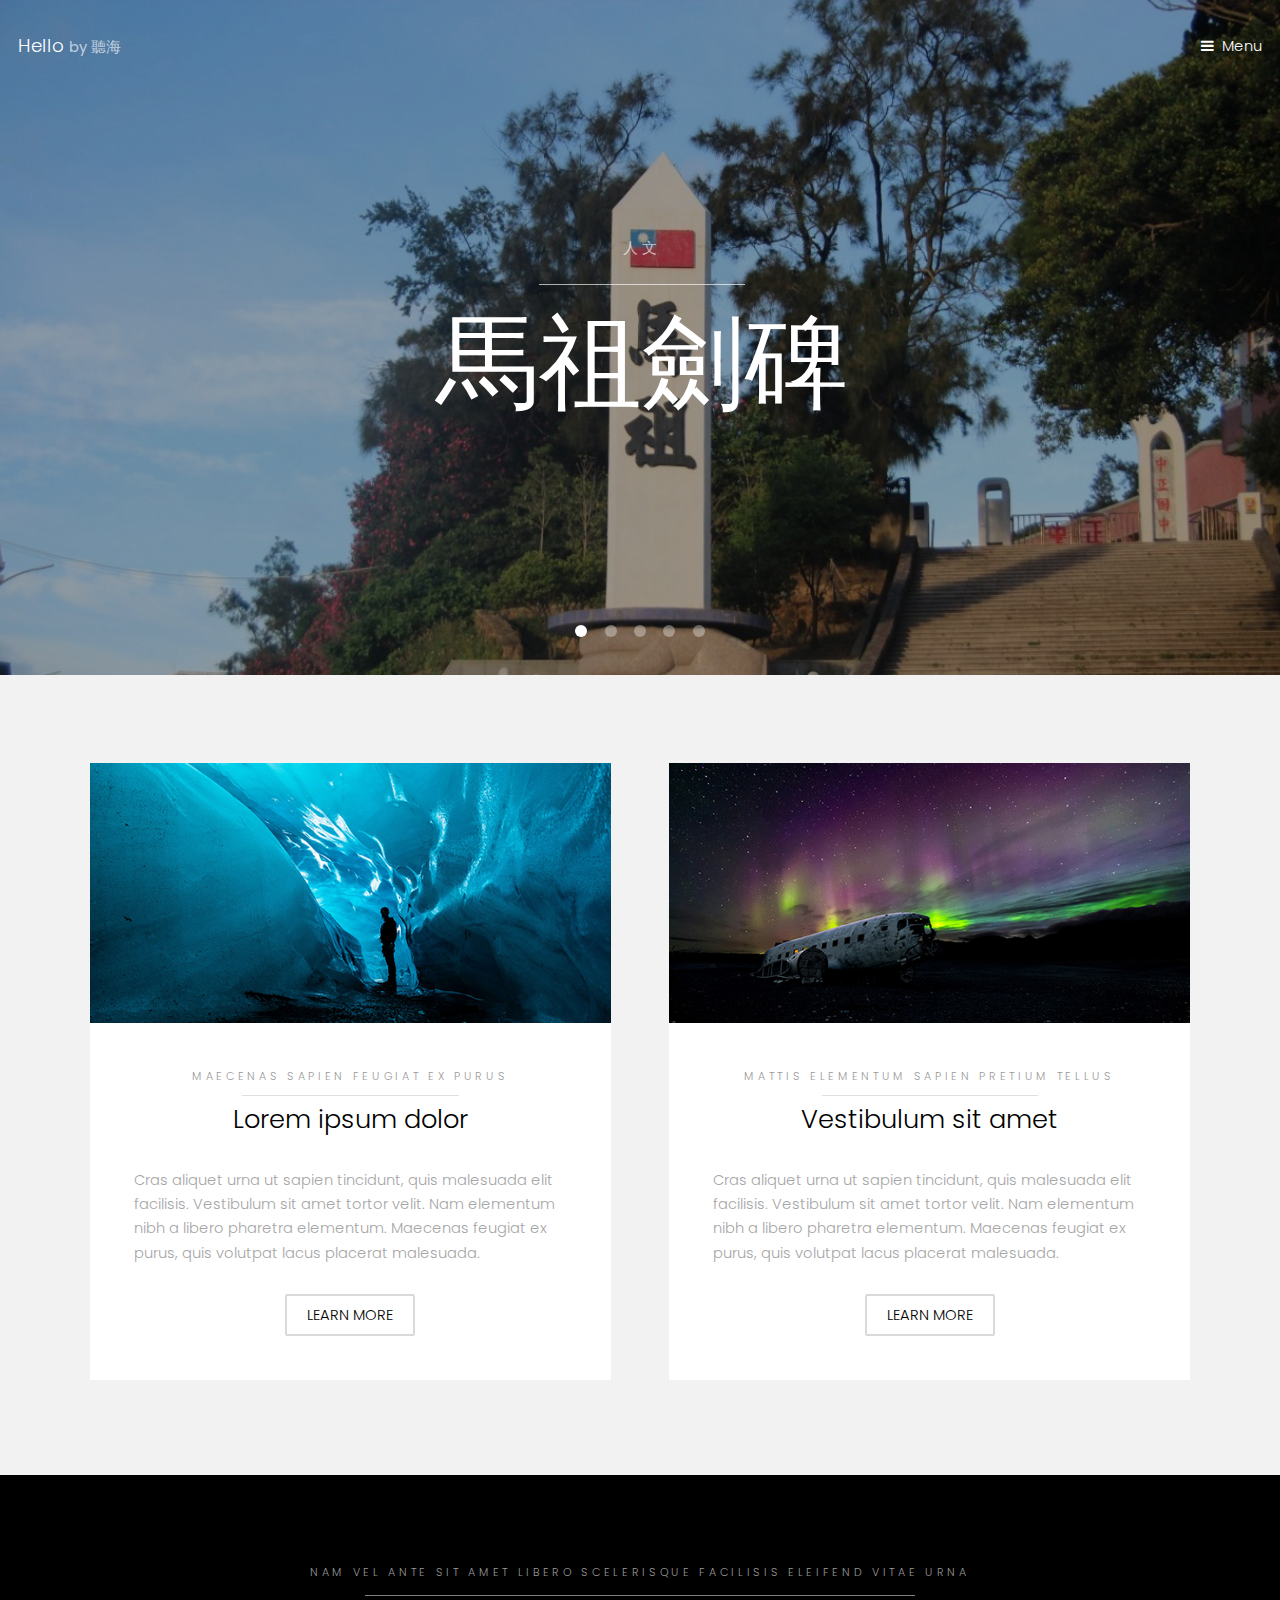
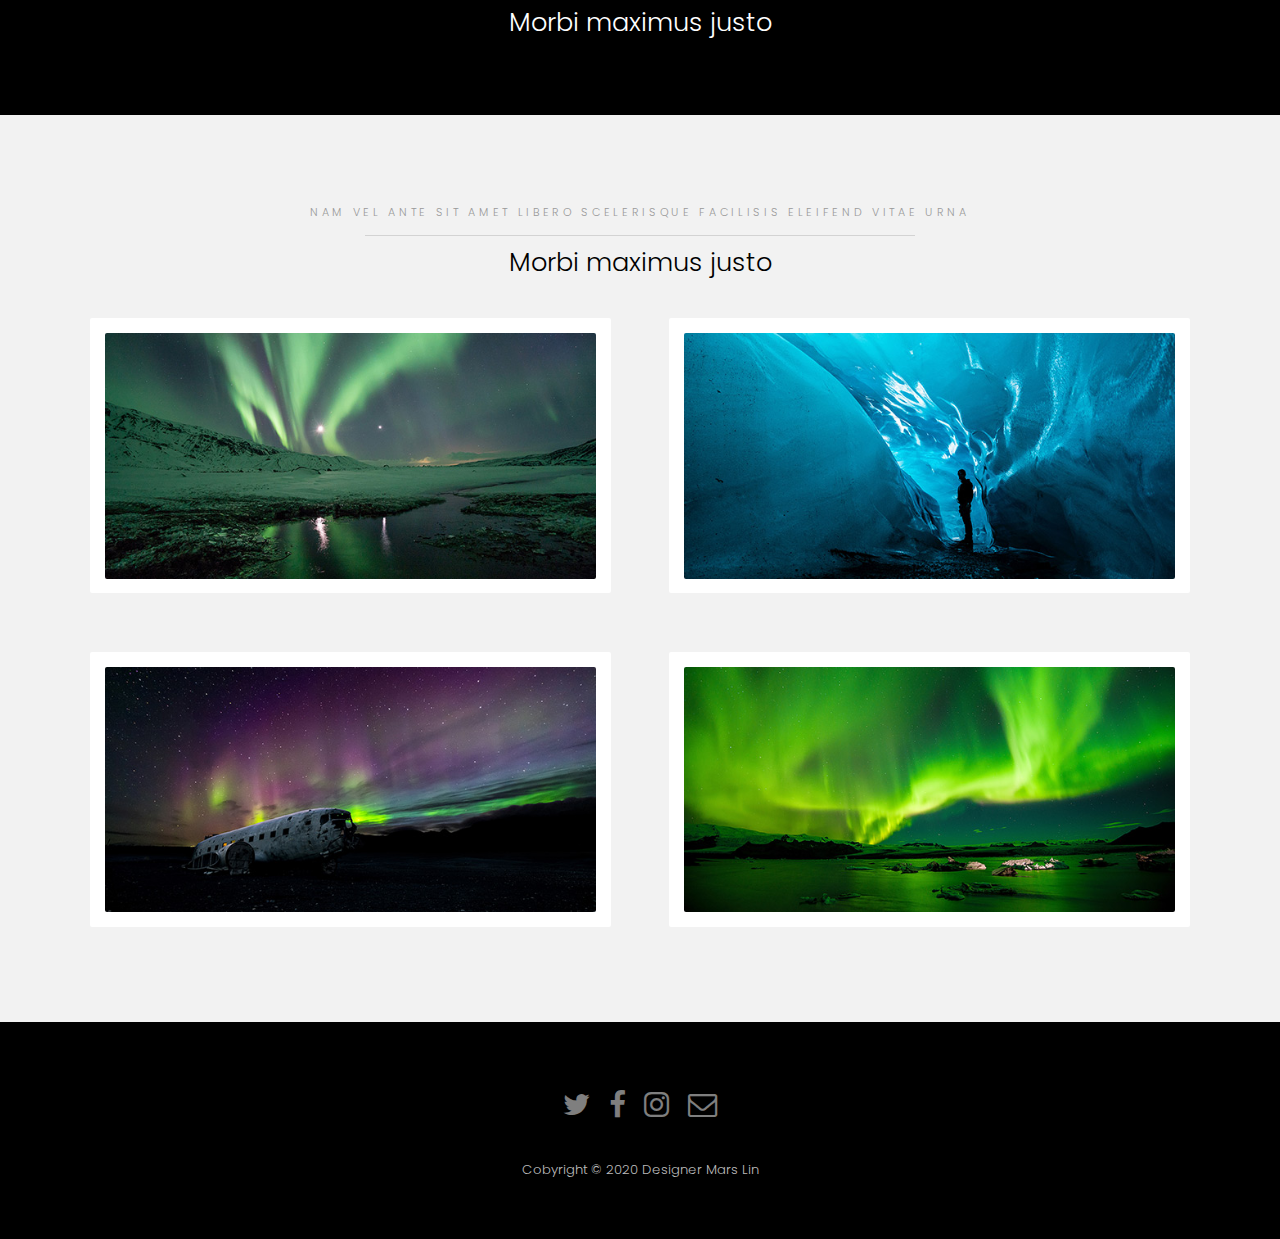
==== index.html @ 132602f3 "mars" ====
<!DOCTYPE html>
<html>
  <head>
    <title>馬祖聽海民宿</title>
    <meta charset="utf-8" />
    <meta name="viewport" content="width=device-width, initial-scale=1" />
    <link rel="stylesheet" href="assets/css/main.css" />
  </head>
  <body>
    <!-- Header -->
    <header id="header" class="alt">
      <div class="logo">
        <a href="index.html">Hello <span>by 聽海</span></a>
      </div>
      <a href="#menu">Menu</a>
    </header>

    <!-- Nav -->
    <nav id="menu">
      <ul class="links">
        <li><a href="index.html">Home</a></li>
        <li><a href="generic.html">關於馬祖</a></li>
        <li><a href="generic.html">民宿簡介</a></li>
        <li><a href="generic.html">房型介紹</a></li>
        <li><a href="elements.html">旅遊指南</a></li>
        <li><a href="generic.html">相關連結</a></li>
      </ul>
    </nav>

    <!-- Banner -->
    <section class="banner full">
      <article>
        <img src="images/slide01.jpg" alt="" />
        <div class="inner">
          <header>
            <p>人文</p>
            <h2>馬祖劍碑</h2>
          </header>
        </div>
      </article>
      <article>
        <img src="images/slide02.jpg" alt="" />
        <div class="inner">
          <header>
            <p>生態</p>
            <h2>藍眼淚</h2>
          </header>
        </div>
      </article>
      <article>
        <img src="images/slide03.jpg" alt="" />
        <div class="inner">
          <header>
            <p>閩東式建築</p>
            <h2>聽海民宿</h2>
          </header>
        </div>
      </article>
      <article>
        <img src="images/slide04.jpg" alt="" />
        <div class="inner">
          <header>
            <p>Adipiscing lorem ipsum feugiat sed phasellus consequat</p>
            <h2>Etiam feugiat</h2>
          </header>
        </div>
      </article>
      <article>
        <img src="images/slide05.jpg" alt="" />
        <div class="inner">
          <header>
            <p>Ipsum dolor sed magna veroeros lorem ipsum</p>
            <h2>Lorem adipiscing</h2>
          </header>
        </div>
      </article>
    </section>

    <!-- One -->
    <section id="one" class="wrapper style2">
      <div class="inner">
        <div class="grid-style">
          <div>
            <div class="box">
              <div class="image fit">
                <img src="images/pic02.jpg" alt="" />
              </div>
              <div class="content">
                <header class="align-center">
                  <p>maecenas sapien feugiat ex purus</p>
                  <h2>Lorem ipsum dolor</h2>
                </header>
                <p>
                  Cras aliquet urna ut sapien tincidunt, quis malesuada elit
                  facilisis. Vestibulum sit amet tortor velit. Nam elementum
                  nibh a libero pharetra elementum. Maecenas feugiat ex purus,
                  quis volutpat lacus placerat malesuada.
                </p>
                <footer class="align-center">
                  <a href="#" class="button alt">Learn More</a>
                </footer>
              </div>
            </div>
          </div>

          <div>
            <div class="box">
              <div class="image fit">
                <img src="images/pic03.jpg" alt="" />
              </div>
              <div class="content">
                <header class="align-center">
                  <p>mattis elementum sapien pretium tellus</p>
                  <h2>Vestibulum sit amet</h2>
                </header>
                <p>
                  Cras aliquet urna ut sapien tincidunt, quis malesuada elit
                  facilisis. Vestibulum sit amet tortor velit. Nam elementum
                  nibh a libero pharetra elementum. Maecenas feugiat ex purus,
                  quis volutpat lacus placerat malesuada.
                </p>
                <footer class="align-center">
                  <a href="#" class="button alt">Learn More</a>
                </footer>
              </div>
            </div>
          </div>
        </div>
      </div>
    </section>

    <!-- Two -->
    <section id="two" class="wrapper style3">
      <div class="inner">
        <header class="align-center">
          <p>
            Nam vel ante sit amet libero scelerisque facilisis eleifend vitae
            urna
          </p>
          <h2>Morbi maximus justo</h2>
        </header>
      </div>
    </section>

    <!-- Three -->
    <section id="three" class="wrapper style2">
      <div class="inner">
        <header class="align-center">
          <p class="special">
            Nam vel ante sit amet libero scelerisque facilisis eleifend vitae
            urna
          </p>
          <h2>Morbi maximus justo</h2>
        </header>
        <div class="gallery">
          <div>
            <div class="image fit">
              <a href="#"><img src="images/pic01.jpg" alt=""/></a>
            </div>
          </div>
          <div>
            <div class="image fit">
              <a href="#"><img src="images/pic02.jpg" alt=""/></a>
            </div>
          </div>
          <div>
            <div class="image fit">
              <a href="#"><img src="images/pic03.jpg" alt=""/></a>
            </div>
          </div>
          <div>
            <div class="image fit">
              <a href="#"><img src="images/pic04.jpg" alt=""/></a>
            </div>
          </div>
        </div>
      </div>
    </section>

    <!-- Footer -->
    <footer id="footer">
      <div class="container">
        <ul class="icons">
          <li>
            <a href="#" class="icon fa-twitter"
              ><span class="label">Twitter</span></a
            >
          </li>
          <li>
            <a href="#" class="icon fa-facebook"
              ><span class="label">Facebook</span></a
            >
          </li>
          <li>
            <a href="#" class="icon fa-instagram"
              ><span class="label">Instagram</span></a
            >
          </li>
          <li>
            <a href="#" class="icon fa-envelope-o"
              ><span class="label">Email</span></a
            >
          </li>
        </ul>
      </div>
      <div class="copyright">
        Cobyright &copy; 2020 Designer Mars Lin
      </div>
    </footer>

    <!-- Scripts -->
    <script src="assets/js/jquery.min.js"></script>
    <script src="assets/js/jquery.scrollex.min.js"></script>
    <script src="assets/js/skel.min.js"></script>
    <script src="assets/js/util.js"></script>
    <script src="assets/js/main.js"></script>
  </body>
</html>
---- assets/css/main.css ----
@charset "UTF-8";
@import url(font-awesome.min.css);
@import url("https://fonts.googleapis.com/css?family=Poppins:300,400,500,600,700");

/*
	Hielo by TEMPLATED
	templated.co @templatedco
	Released for free under the Creative Commons Attribution 3.0 license (templated.co/license)
*/

/* Reset */

html,
body,
div,
span,
applet,
object,
iframe,
h1,
h2,
h3,
h4,
h5,
h6,
p,
blockquote,
pre,
a,
abbr,
acronym,
address,
big,
cite,
code,
del,
dfn,
em,
img,
ins,
kbd,
q,
s,
samp,
small,
strike,
strong,
sub,
sup,
tt,
var,
b,
u,
i,
center,
dl,
dt,
dd,
ol,
ul,
li,
fieldset,
form,
label,
legend,
table,
caption,
tbody,
tfoot,
thead,
tr,
th,
td,
article,
aside,
canvas,
details,
embed,
figure,
figcaption,
footer,
header,
hgroup,
menu,
nav,
output,
ruby,
section,
summary,
time,
mark,
audio,
video {
  margin: 0;
  padding: 0;
  border: 0;
  font-size: 100%;
  font: inherit;
  vertical-align: baseline;
}

article,
aside,
details,
figcaption,
figure,
footer,
header,
hgroup,
menu,
nav,
section {
  display: block;
}

body {
  line-height: 1;
}

ol,
ul {
  list-style: none;
}

blockquote,
q {
  quotes: none;
}

blockquote:before,
blockquote:after,
q:before,
q:after {
  content: "";
  content: none;
}

table {
  border-collapse: collapse;
  border-spacing: 0;
}

body {
  -webkit-text-size-adjust: none;
}

/* Box Model */

*,
*:before,
*:after {
  -moz-box-sizing: border-box;
  -webkit-box-sizing: border-box;
  box-sizing: border-box;
}

/* Containers */

.container {
  margin-left: auto;
  margin-right: auto;
}

.container.\31 25\25 {
  width: 100%;
  max-width: 100rem;
  min-width: 80rem;
}

.container.\37 5\25 {
  width: 60rem;
}

.container.\35 0\25 {
  width: 40rem;
}

.container.\32 5\25 {
  width: 20rem;
}

.container {
  width: 80rem;
}

@media screen and (max-width: 1680px) {
  .container.\31 25\25 {
    width: 100%;
    max-width: 100rem;
    min-width: 80rem;
  }

  .container.\37 5\25 {
    width: 60rem;
  }

  .container.\35 0\25 {
    width: 40rem;
  }

  .container.\32 5\25 {
    width: 20rem;
  }

  .container {
    width: 80rem;
  }
}

@media screen and (max-width: 1280px) {
  .container.\31 25\25 {
    width: 100%;
    max-width: 81.25rem;
    min-width: 65rem;
  }

  .container.\37 5\25 {
    width: 48.75rem;
  }

  .container.\35 0\25 {
    width: 32.5rem;
  }

  .container.\32 5\25 {
    width: 16.25rem;
  }

  .container {
    width: 65rem;
  }
}

@media screen and (max-width: 980px) {
  .container.\31 25\25 {
    width: 100%;
    max-width: 112.5%;
    min-width: 90%;
  }

  .container.\37 5\25 {
    width: 67.5%;
  }

  .container.\35 0\25 {
    width: 45%;
  }

  .container.\32 5\25 {
    width: 22.5%;
  }

  .container {
    width: 90%;
  }
}

@media screen and (max-width: 736px) {
  .container.\31 25\25 {
    width: 100%;
    max-width: 112.5%;
    min-width: 90%;
  }

  .container.\37 5\25 {
    width: 67.5%;
  }

  .container.\35 0\25 {
    width: 45%;
  }

  .container.\32 5\25 {
    width: 22.5%;
  }

  .container {
    width: 90% !important;
  }
}

@media screen and (max-width: 480px) {
  .container.\31 25\25 {
    width: 100%;
    max-width: 112.5%;
    min-width: 90%;
  }

  .container.\37 5\25 {
    width: 67.5%;
  }

  .container.\35 0\25 {
    width: 45%;
  }

  .container.\32 5\25 {
    width: 22.5%;
  }

  .container {
    width: 90% !important;
  }
}

/* Grid */

.row {
  border-bottom: solid 1px transparent;
  -moz-box-sizing: border-box;
  -webkit-box-sizing: border-box;
  box-sizing: border-box;
}

.row > * {
  float: left;
  -moz-box-sizing: border-box;
  -webkit-box-sizing: border-box;
  box-sizing: border-box;
}

.row:after,
.row:before {
  content: "";
  display: block;
  clear: both;
  height: 0;
}

.row.uniform > * > :first-child {
  margin-top: 0;
}

.row.uniform > * > :last-child {
  margin-bottom: 0;
}

.row.\30 \25 > * {
  padding: 0 0 0 0rem;
}

.row.\30 \25 {
  margin: 0 0 -1px 0rem;
}

.row.uniform.\30 \25 > * {
  padding: 0rem 0 0 0rem;
}

.row.uniform.\30 \25 {
  margin: 0rem 0 -1px 0rem;
}

.row > * {
  padding: 0 0 0 2rem;
}

.row {
  margin: 0 0 -1px -2rem;
}

.row.uniform > * {
  padding: 2rem 0 0 2rem;
}

.row.uniform {
  margin: -2rem 0 -1px -2rem;
}

.row.\32 00\25 > * {
  padding: 0 0 0 4rem;
}

.row.\32 00\25 {
  margin: 0 0 -1px -4rem;
}

.row.uniform.\32 00\25 > * {
  padding: 4rem 0 0 4rem;
}

.row.uniform.\32 00\25 {
  margin: -4rem 0 -1px -4rem;
}

.row.\31 50\25 > * {
  padding: 0 0 0 3rem;
}

.row.\31 50\25 {
  margin: 0 0 -1px -3rem;
}

.row.uniform.\31 50\25 > * {
  padding: 3rem 0 0 3rem;
}

.row.uniform.\31 50\25 {
  margin: -3rem 0 -1px -3rem;
}

.row.\35 0\25 > * {
  padding: 0 0 0 1rem;
}

.row.\35 0\25 {
  margin: 0 0 -1px -1rem;
}

.row.uniform.\35 0\25 > * {
  padding: 1rem 0 0 1rem;
}

.row.uniform.\35 0\25 {
  margin: -1rem 0 -1px -1rem;
}

.row.\32 5\25 > * {
  padding: 0 0 0 0.5rem;
}

.row.\32 5\25 {
  margin: 0 0 -1px -0.5rem;
}

.row.uniform.\32 5\25 > * {
  padding: 0.5rem 0 0 0.5rem;
}

.row.uniform.\32 5\25 {
  margin: -0.5rem 0 -1px -0.5rem;
}

.\31 2u,
.\31 2u\24 {
  width: 100%;
  clear: none;
  margin-left: 0;
}

.\31 1u,
.\31 1u\24 {
  width: 91.6666666667%;
  clear: none;
  margin-left: 0;
}

.\31 0u,
.\31 0u\24 {
  width: 83.3333333333%;
  clear: none;
  margin-left: 0;
}

.\39 u,
.\39 u\24 {
  width: 75%;
  clear: none;
  margin-left: 0;
}

.\38 u,
.\38 u\24 {
  width: 66.6666666667%;
  clear: none;
  margin-left: 0;
}

.\37 u,
.\37 u\24 {
  width: 58.3333333333%;
  clear: none;
  margin-left: 0;
}

.\36 u,
.\36 u\24 {
  width: 50%;
  clear: none;
  margin-left: 0;
}

.\35 u,
.\35 u\24 {
  width: 41.6666666667%;
  clear: none;
  margin-left: 0;
}

.\34 u,
.\34 u\24 {
  width: 33.3333333333%;
  clear: none;
  margin-left: 0;
}

.\33 u,
.\33 u\24 {
  width: 25%;
  clear: none;
  margin-left: 0;
}

.\32 u,
.\32 u\24 {
  width: 16.6666666667%;
  clear: none;
  margin-left: 0;
}

.\31 u,
.\31 u\24 {
  width: 8.3333333333%;
  clear: none;
  margin-left: 0;
}

.\31 2u\24 + *,
.\31 1u\24 + *,
.\31 0u\24 + *,
.\39 u\24 + *,
.\38 u\24 + *,
.\37 u\24 + *,
.\36 u\24 + *,
.\35 u\24 + *,
.\34 u\24 + *,
.\33 u\24 + *,
.\32 u\24 + *,
.\31 u\24 + * {
  clear: left;
}

.\-11u {
  margin-left: 91.66667%;
}

.\-10u {
  margin-left: 83.33333%;
}

.\-9u {
  margin-left: 75%;
}

.\-8u {
  margin-left: 66.66667%;
}

.\-7u {
  margin-left: 58.33333%;
}

.\-6u {
  margin-left: 50%;
}

.\-5u {
  margin-left: 41.66667%;
}

.\-4u {
  margin-left: 33.33333%;
}

.\-3u {
  margin-left: 25%;
}

.\-2u {
  margin-left: 16.66667%;
}

.\-1u {
  margin-left: 8.33333%;
}

@media screen and (max-width: 1680px) {
  .row > * {
    padding: 0 0 0 2rem;
  }

  .row {
    margin: 0 0 -1px -2rem;
  }

  .row.uniform > * {
    padding: 2rem 0 0 2rem;
  }

  .row.uniform {
    margin: -2rem 0 -1px -2rem;
  }

  .row.\32 00\25 > * {
    padding: 0 0 0 4rem;
  }

  .row.\32 00\25 {
    margin: 0 0 -1px -4rem;
  }

  .row.uniform.\32 00\25 > * {
    padding: 4rem 0 0 4rem;
  }

  .row.uniform.\32 00\25 {
    margin: -4rem 0 -1px -4rem;
  }

  .row.\31 50\25 > * {
    padding: 0 0 0 3rem;
  }

  .row.\31 50\25 {
    margin: 0 0 -1px -3rem;
  }

  .row.uniform.\31 50\25 > * {
    padding: 3rem 0 0 3rem;
  }

  .row.uniform.\31 50\25 {
    margin: -3rem 0 -1px -3rem;
  }

  .row.\35 0\25 > * {
    padding: 0 0 0 1rem;
  }

  .row.\35 0\25 {
    margin: 0 0 -1px -1rem;
  }

  .row.uniform.\35 0\25 > * {
    padding: 1rem 0 0 1rem;
  }

  .row.uniform.\35 0\25 {
    margin: -1rem 0 -1px -1rem;
  }

  .row.\32 5\25 > * {
    padding: 0 0 0 0.5rem;
  }

  .row.\32 5\25 {
    margin: 0 0 -1px -0.5rem;
  }

  .row.uniform.\32 5\25 > * {
    padding: 0.5rem 0 0 0.5rem;
  }

  .row.uniform.\32 5\25 {
    margin: -0.5rem 0 -1px -0.5rem;
  }

  .\31 2u\28xlarge\29,
  .\31 2u\24\28xlarge\29 {
    width: 100%;
    clear: none;
    margin-left: 0;
  }

  .\31 1u\28xlarge\29,
  .\31 1u\24\28xlarge\29 {
    width: 91.6666666667%;
    clear: none;
    margin-left: 0;
  }

  .\31 0u\28xlarge\29,
  .\31 0u\24\28xlarge\29 {
    width: 83.3333333333%;
    clear: none;
    margin-left: 0;
  }

  .\39 u\28xlarge\29,
  .\39 u\24\28xlarge\29 {
    width: 75%;
    clear: none;
    margin-left: 0;
  }

  .\38 u\28xlarge\29,
  .\38 u\24\28xlarge\29 {
    width: 66.6666666667%;
    clear: none;
    margin-left: 0;
  }

  .\37 u\28xlarge\29,
  .\37 u\24\28xlarge\29 {
    width: 58.3333333333%;
    clear: none;
    margin-left: 0;
  }

  .\36 u\28xlarge\29,
  .\36 u\24\28xlarge\29 {
    width: 50%;
    clear: none;
    margin-left: 0;
  }

  .\35 u\28xlarge\29,
  .\35 u\24\28xlarge\29 {
    width: 41.6666666667%;
    clear: none;
    margin-left: 0;
  }

  .\34 u\28xlarge\29,
  .\34 u\24\28xlarge\29 {
    width: 33.3333333333%;
    clear: none;
    margin-left: 0;
  }

  .\33 u\28xlarge\29,
  .\33 u\24\28xlarge\29 {
    width: 25%;
    clear: none;
    margin-left: 0;
  }

  .\32 u\28xlarge\29,
  .\32 u\24\28xlarge\29 {
    width: 16.6666666667%;
    clear: none;
    margin-left: 0;
  }

  .\31 u\28xlarge\29,
  .\31 u\24\28xlarge\29 {
    width: 8.3333333333%;
    clear: none;
    margin-left: 0;
  }

  .\31 2u\24\28xlarge\29 + *,
  .\31 1u\24\28xlarge\29 + *,
  .\31 0u\24\28xlarge\29 + *,
  .\39 u\24\28xlarge\29 + *,
  .\38 u\24\28xlarge\29 + *,
  .\37 u\24\28xlarge\29 + *,
  .\36 u\24\28xlarge\29 + *,
  .\35 u\24\28xlarge\29 + *,
  .\34 u\24\28xlarge\29 + *,
  .\33 u\24\28xlarge\29 + *,
  .\32 u\24\28xlarge\29 + *,
  .\31 u\24\28xlarge\29 + * {
    clear: left;
  }

  .\-11u\28xlarge\29 {
    margin-left: 91.66667%;
  }

  .\-10u\28xlarge\29 {
    margin-left: 83.33333%;
  }

  .\-9u\28xlarge\29 {
    margin-left: 75%;
  }

  .\-8u\28xlarge\29 {
    margin-left: 66.66667%;
  }

  .\-7u\28xlarge\29 {
    margin-left: 58.33333%;
  }

  .\-6u\28xlarge\29 {
    margin-left: 50%;
  }

  .\-5u\28xlarge\29 {
    margin-left: 41.66667%;
  }

  .\-4u\28xlarge\29 {
    margin-left: 33.33333%;
  }

  .\-3u\28xlarge\29 {
    margin-left: 25%;
  }

  .\-2u\28xlarge\29 {
    margin-left: 16.66667%;
  }

  .\-1u\28xlarge\29 {
    margin-left: 8.33333%;
  }
}

@media screen and (max-width: 1280px) {
  .row > * {
    padding: 0 0 0 1.5rem;
  }

  .row {
    margin: 0 0 -1px -1.5rem;
  }

  .row.uniform > * {
    padding: 1.5rem 0 0 1.5rem;
  }

  .row.uniform {
    margin: -1.5rem 0 -1px -1.5rem;
  }

  .row.\32 00\25 > * {
    padding: 0 0 0 3rem;
  }

  .row.\32 00\25 {
    margin: 0 0 -1px -3rem;
  }

  .row.uniform.\32 00\25 > * {
    padding: 3rem 0 0 3rem;
  }

  .row.uniform.\32 00\25 {
    margin: -3rem 0 -1px -3rem;
  }

  .row.\31 50\25 > * {
    padding: 0 0 0 2.25rem;
  }

  .row.\31 50\25 {
    margin: 0 0 -1px -2.25rem;
  }

  .row.uniform.\31 50\25 > * {
    padding: 2.25rem 0 0 2.25rem;
  }

  .row.uniform.\31 50\25 {
    margin: -2.25rem 0 -1px -2.25rem;
  }

  .row.\35 0\25 > * {
    padding: 0 0 0 0.75rem;
  }

  .row.\35 0\25 {
    margin: 0 0 -1px -0.75rem;
  }

  .row.uniform.\35 0\25 > * {
    padding: 0.75rem 0 0 0.75rem;
  }

  .row.uniform.\35 0\25 {
    margin: -0.75rem 0 -1px -0.75rem;
  }

  .row.\32 5\25 > * {
    padding: 0 0 0 0.375rem;
  }

  .row.\32 5\25 {
    margin: 0 0 -1px -0.375rem;
  }

  .row.uniform.\32 5\25 > * {
    padding: 0.375rem 0 0 0.375rem;
  }

  .row.uniform.\32 5\25 {
    margin: -0.375rem 0 -1px -0.375rem;
  }

  .\31 2u\28large\29,
  .\31 2u\24\28large\29 {
    width: 100%;
    clear: none;
    margin-left: 0;
  }

  .\31 1u\28large\29,
  .\31 1u\24\28large\29 {
    width: 91.6666666667%;
    clear: none;
    margin-left: 0;
  }

  .\31 0u\28large\29,
  .\31 0u\24\28large\29 {
    width: 83.3333333333%;
    clear: none;
    margin-left: 0;
  }

  .\39 u\28large\29,
  .\39 u\24\28large\29 {
    width: 75%;
    clear: none;
    margin-left: 0;
  }

  .\38 u\28large\29,
  .\38 u\24\28large\29 {
    width: 66.6666666667%;
    clear: none;
    margin-left: 0;
  }

  .\37 u\28large\29,
  .\37 u\24\28large\29 {
    width: 58.3333333333%;
    clear: none;
    margin-left: 0;
  }

  .\36 u\28large\29,
  .\36 u\24\28large\29 {
    width: 50%;
    clear: none;
    margin-left: 0;
  }

  .\35 u\28large\29,
  .\35 u\24\28large\29 {
    width: 41.6666666667%;
    clear: none;
    margin-left: 0;
  }

  .\34 u\28large\29,
  .\34 u\24\28large\29 {
    width: 33.3333333333%;
    clear: none;
    margin-left: 0;
  }

  .\33 u\28large\29,
  .\33 u\24\28large\29 {
    width: 25%;
    clear: none;
    margin-left: 0;
  }

  .\32 u\28large\29,
  .\32 u\24\28large\29 {
    width: 16.6666666667%;
    clear: none;
    margin-left: 0;
  }

  .\31 u\28large\29,
  .\31 u\24\28large\29 {
    width: 8.3333333333%;
    clear: none;
    margin-left: 0;
  }

  .\31 2u\24\28large\29 + *,
  .\31 1u\24\28large\29 + *,
  .\31 0u\24\28large\29 + *,
  .\39 u\24\28large\29 + *,
  .\38 u\24\28large\29 + *,
  .\37 u\24\28large\29 + *,
  .\36 u\24\28large\29 + *,
  .\35 u\24\28large\29 + *,
  .\34 u\24\28large\29 + *,
  .\33 u\24\28large\29 + *,
  .\32 u\24\28large\29 + *,
  .\31 u\24\28large\29 + * {
    clear: left;
  }

  .\-11u\28large\29 {
    margin-left: 91.66667%;
  }

  .\-10u\28large\29 {
    margin-left: 83.33333%;
  }

  .\-9u\28large\29 {
    margin-left: 75%;
  }

  .\-8u\28large\29 {
    margin-left: 66.66667%;
  }

  .\-7u\28large\29 {
    margin-left: 58.33333%;
  }

  .\-6u\28large\29 {
    margin-left: 50%;
  }

  .\-5u\28large\29 {
    margin-left: 41.66667%;
  }

  .\-4u\28large\29 {
    margin-left: 33.33333%;
  }

  .\-3u\28large\29 {
    margin-left: 25%;
  }

  .\-2u\28large\29 {
    margin-left: 16.66667%;
  }

  .\-1u\28large\29 {
    margin-left: 8.33333%;
  }
}

@media screen and (max-width: 980px) {
  .row > * {
    padding: 0 0 0 1.5rem;
  }

  .row {
    margin: 0 0 -1px -1.5rem;
  }

  .row.uniform > * {
    padding: 1.5rem 0 0 1.5rem;
  }

  .row.uniform {
    margin: -1.5rem 0 -1px -1.5rem;
  }

  .row.\32 00\25 > * {
    padding: 0 0 0 3rem;
  }

  .row.\32 00\25 {
    margin: 0 0 -1px -3rem;
  }

  .row.uniform.\32 00\25 > * {
    padding: 3rem 0 0 3rem;
  }

  .row.uniform.\32 00\25 {
    margin: -3rem 0 -1px -3rem;
  }

  .row.\31 50\25 > * {
    padding: 0 0 0 2.25rem;
  }

  .row.\31 50\25 {
    margin: 0 0 -1px -2.25rem;
  }

  .row.uniform.\31 50\25 > * {
    padding: 2.25rem 0 0 2.25rem;
  }

  .row.uniform.\31 50\25 {
    margin: -2.25rem 0 -1px -2.25rem;
  }

  .row.\35 0\25 > * {
    padding: 0 0 0 0.75rem;
  }

  .row.\35 0\25 {
    margin: 0 0 -1px -0.75rem;
  }

  .row.uniform.\35 0\25 > * {
    padding: 0.75rem 0 0 0.75rem;
  }

  .row.uniform.\35 0\25 {
    margin: -0.75rem 0 -1px -0.75rem;
  }

  .row.\32 5\25 > * {
    padding: 0 0 0 0.375rem;
  }

  .row.\32 5\25 {
    margin: 0 0 -1px -0.375rem;
  }

  .row.uniform.\32 5\25 > * {
    padding: 0.375rem 0 0 0.375rem;
  }

  .row.uniform.\32 5\25 {
    margin: -0.375rem 0 -1px -0.375rem;
  }

  .\31 2u\28medium\29,
  .\31 2u\24\28medium\29 {
    width: 100%;
    clear: none;
    margin-left: 0;
  }

  .\31 1u\28medium\29,
  .\31 1u\24\28medium\29 {
    width: 91.6666666667%;
    clear: none;
    margin-left: 0;
  }

  .\31 0u\28medium\29,
  .\31 0u\24\28medium\29 {
    width: 83.3333333333%;
    clear: none;
    margin-left: 0;
  }

  .\39 u\28medium\29,
  .\39 u\24\28medium\29 {
    width: 75%;
    clear: none;
    margin-left: 0;
  }

  .\38 u\28medium\29,
  .\38 u\24\28medium\29 {
    width: 66.6666666667%;
    clear: none;
    margin-left: 0;
  }

  .\37 u\28medium\29,
  .\37 u\24\28medium\29 {
    width: 58.3333333333%;
    clear: none;
    margin-left: 0;
  }

  .\36 u\28medium\29,
  .\36 u\24\28medium\29 {
    width: 50%;
    clear: none;
    margin-left: 0;
  }

  .\35 u\28medium\29,
  .\35 u\24\28medium\29 {
    width: 41.6666666667%;
    clear: none;
    margin-left: 0;
  }

  .\34 u\28medium\29,
  .\34 u\24\28medium\29 {
    width: 33.3333333333%;
    clear: none;
    margin-left: 0;
  }

  .\33 u\28medium\29,
  .\33 u\24\28medium\29 {
    width: 25%;
    clear: none;
    margin-left: 0;
  }

  .\32 u\28medium\29,
  .\32 u\24\28medium\29 {
    width: 16.6666666667%;
    clear: none;
    margin-left: 0;
  }

  .\31 u\28medium\29,
  .\31 u\24\28medium\29 {
    width: 8.3333333333%;
    clear: none;
    margin-left: 0;
  }

  .\31 2u\24\28medium\29 + *,
  .\31 1u\24\28medium\29 + *,
  .\31 0u\24\28medium\29 + *,
  .\39 u\24\28medium\29 + *,
  .\38 u\24\28medium\29 + *,
  .\37 u\24\28medium\29 + *,
  .\36 u\24\28medium\29 + *,
  .\35 u\24\28medium\29 + *,
  .\34 u\24\28medium\29 + *,
  .\33 u\24\28medium\29 + *,
  .\32 u\24\28medium\29 + *,
  .\31 u\24\28medium\29 + * {
    clear: left;
  }

  .\-11u\28medium\29 {
    margin-left: 91.66667%;
  }

  .\-10u\28medium\29 {
    margin-left: 83.33333%;
  }

  .\-9u\28medium\29 {
    margin-left: 75%;
  }

  .\-8u\28medium\29 {
    margin-left: 66.66667%;
  }

  .\-7u\28medium\29 {
    margin-left: 58.33333%;
  }

  .\-6u\28medium\29 {
    margin-left: 50%;
  }

  .\-5u\28medium\29 {
    margin-left: 41.66667%;
  }

  .\-4u\28medium\29 {
    margin-left: 33.33333%;
  }

  .\-3u\28medium\29 {
    margin-left: 25%;
  }

  .\-2u\28medium\29 {
    margin-left: 16.66667%;
  }

  .\-1u\28medium\29 {
    margin-left: 8.33333%;
  }
}

@media screen and (max-width: 736px) {
  .row > * {
    padding: 0 0 0 1.25rem;
  }

  .row {
    margin: 0 0 -1px -1.25rem;
  }

  .row.uniform > * {
    padding: 1.25rem 0 0 1.25rem;
  }

  .row.uniform {
    margin: -1.25rem 0 -1px -1.25rem;
  }

  .row.\32 00\25 > * {
    padding: 0 0 0 2.5rem;
  }

  .row.\32 00\25 {
    margin: 0 0 -1px -2.5rem;
  }

  .row.uniform.\32 00\25 > * {
    padding: 2.5rem 0 0 2.5rem;
  }

  .row.uniform.\32 00\25 {
    margin: -2.5rem 0 -1px -2.5rem;
  }

  .row.\31 50\25 > * {
    padding: 0 0 0 1.875rem;
  }

  .row.\31 50\25 {
    margin: 0 0 -1px -1.875rem;
  }

  .row.uniform.\31 50\25 > * {
    padding: 1.875rem 0 0 1.875rem;
  }

  .row.uniform.\31 50\25 {
    margin: -1.875rem 0 -1px -1.875rem;
  }

  .row.\35 0\25 > * {
    padding: 0 0 0 0.625rem;
  }

  .row.\35 0\25 {
    margin: 0 0 -1px -0.625rem;
  }

  .row.uniform.\35 0\25 > * {
    padding: 0.625rem 0 0 0.625rem;
  }

  .row.uniform.\35 0\25 {
    margin: -0.625rem 0 -1px -0.625rem;
  }

  .row.\32 5\25 > * {
    padding: 0 0 0 0.3125rem;
  }

  .row.\32 5\25 {
    margin: 0 0 -1px -0.3125rem;
  }

  .row.uniform.\32 5\25 > * {
    padding: 0.3125rem 0 0 0.3125rem;
  }

  .row.uniform.\32 5\25 {
    margin: -0.3125rem 0 -1px -0.3125rem;
  }

  .\31 2u\28small\29,
  .\31 2u\24\28small\29 {
    width: 100%;
    clear: none;
    margin-left: 0;
  }

  .\31 1u\28small\29,
  .\31 1u\24\28small\29 {
    width: 91.6666666667%;
    clear: none;
    margin-left: 0;
  }

  .\31 0u\28small\29,
  .\31 0u\24\28small\29 {
    width: 83.3333333333%;
    clear: none;
    margin-left: 0;
  }

  .\39 u\28small\29,
  .\39 u\24\28small\29 {
    width: 75%;
    clear: none;
    margin-left: 0;
  }

  .\38 u\28small\29,
  .\38 u\24\28small\29 {
    width: 66.6666666667%;
    clear: none;
    margin-left: 0;
  }

  .\37 u\28small\29,
  .\37 u\24\28small\29 {
    width: 58.3333333333%;
    clear: none;
    margin-left: 0;
  }

  .\36 u\28small\29,
  .\36 u\24\28small\29 {
    width: 50%;
    clear: none;
    margin-left: 0;
  }

  .\35 u\28small\29,
  .\35 u\24\28small\29 {
    width: 41.6666666667%;
    clear: none;
    margin-left: 0;
  }

  .\34 u\28small\29,
  .\34 u\24\28small\29 {
    width: 33.3333333333%;
    clear: none;
    margin-left: 0;
  }

  .\33 u\28small\29,
  .\33 u\24\28small\29 {
    width: 25%;
    clear: none;
    margin-left: 0;
  }

  .\32 u\28small\29,
  .\32 u\24\28small\29 {
    width: 16.6666666667%;
    clear: none;
    margin-left: 0;
  }

  .\31 u\28small\29,
  .\31 u\24\28small\29 {
    width: 8.3333333333%;
    clear: none;
    margin-left: 0;
  }

  .\31 2u\24\28small\29 + *,
  .\31 1u\24\28small\29 + *,
  .\31 0u\24\28small\29 + *,
  .\39 u\24\28small\29 + *,
  .\38 u\24\28small\29 + *,
  .\37 u\24\28small\29 + *,
  .\36 u\24\28small\29 + *,
  .\35 u\24\28small\29 + *,
  .\34 u\24\28small\29 + *,
  .\33 u\24\28small\29 + *,
  .\32 u\24\28small\29 + *,
  .\31 u\24\28small\29 + * {
    clear: left;
  }

  .\-11u\28small\29 {
    margin-left: 91.66667%;
  }

  .\-10u\28small\29 {
    margin-left: 83.33333%;
  }

  .\-9u\28small\29 {
    margin-left: 75%;
  }

  .\-8u\28small\29 {
    margin-left: 66.66667%;
  }

  .\-7u\28small\29 {
    margin-left: 58.33333%;
  }

  .\-6u\28small\29 {
    margin-left: 50%;
  }

  .\-5u\28small\29 {
    margin-left: 41.66667%;
  }

  .\-4u\28small\29 {
    margin-left: 33.33333%;
  }

  .\-3u\28small\29 {
    margin-left: 25%;
  }

  .\-2u\28small\29 {
    margin-left: 16.66667%;
  }

  .\-1u\28small\29 {
    margin-left: 8.33333%;
  }
}

@media screen and (max-width: 480px) {
  .row > * {
    padding: 0 0 0 1.25rem;
  }

  .row {
    margin: 0 0 -1px -1.25rem;
  }

  .row.uniform > * {
    padding: 1.25rem 0 0 1.25rem;
  }

  .row.uniform {
    margin: -1.25rem 0 -1px -1.25rem;
  }

  .row.\32 00\25 > * {
    padding: 0 0 0 2.5rem;
  }

  .row.\32 00\25 {
    margin: 0 0 -1px -2.5rem;
  }

  .row.uniform.\32 00\25 > * {
    padding: 2.5rem 0 0 2.5rem;
  }

  .row.uniform.\32 00\25 {
    margin: -2.5rem 0 -1px -2.5rem;
  }

  .row.\31 50\25 > * {
    padding: 0 0 0 1.875rem;
  }

  .row.\31 50\25 {
    margin: 0 0 -1px -1.875rem;
  }

  .row.uniform.\31 50\25 > * {
    padding: 1.875rem 0 0 1.875rem;
  }

  .row.uniform.\31 50\25 {
    margin: -1.875rem 0 -1px -1.875rem;
  }

  .row.\35 0\25 > * {
    padding: 0 0 0 0.625rem;
  }

  .row.\35 0\25 {
    margin: 0 0 -1px -0.625rem;
  }

  .row.uniform.\35 0\25 > * {
    padding: 0.625rem 0 0 0.625rem;
  }

  .row.uniform.\35 0\25 {
    margin: -0.625rem 0 -1px -0.625rem;
  }

  .row.\32 5\25 > * {
    padding: 0 0 0 0.3125rem;
  }

  .row.\32 5\25 {
    margin: 0 0 -1px -0.3125rem;
  }

  .row.uniform.\32 5\25 > * {
    padding: 0.3125rem 0 0 0.3125rem;
  }

  .row.uniform.\32 5\25 {
    margin: -0.3125rem 0 -1px -0.3125rem;
  }

  .\31 2u\28xsmall\29,
  .\31 2u\24\28xsmall\29 {
    width: 100%;
    clear: none;
    margin-left: 0;
  }

  .\31 1u\28xsmall\29,
  .\31 1u\24\28xsmall\29 {
    width: 91.6666666667%;
    clear: none;
    margin-left: 0;
  }

  .\31 0u\28xsmall\29,
  .\31 0u\24\28xsmall\29 {
    width: 83.3333333333%;
    clear: none;
    margin-left: 0;
  }

  .\39 u\28xsmall\29,
  .\39 u\24\28xsmall\29 {
    width: 75%;
    clear: none;
    margin-left: 0;
  }

  .\38 u\28xsmall\29,
  .\38 u\24\28xsmall\29 {
    width: 66.6666666667%;
    clear: none;
    margin-left: 0;
  }

  .\37 u\28xsmall\29,
  .\37 u\24\28xsmall\29 {
    width: 58.3333333333%;
    clear: none;
    margin-left: 0;
  }

  .\36 u\28xsmall\29,
  .\36 u\24\28xsmall\29 {
    width: 50%;
    clear: none;
    margin-left: 0;
  }

  .\35 u\28xsmall\29,
  .\35 u\24\28xsmall\29 {
    width: 41.6666666667%;
    clear: none;
    margin-left: 0;
  }

  .\34 u\28xsmall\29,
  .\34 u\24\28xsmall\29 {
    width: 33.3333333333%;
    clear: none;
    margin-left: 0;
  }

  .\33 u\28xsmall\29,
  .\33 u\24\28xsmall\29 {
    width: 25%;
    clear: none;
    margin-left: 0;
  }

  .\32 u\28xsmall\29,
  .\32 u\24\28xsmall\29 {
    width: 16.6666666667%;
    clear: none;
    margin-left: 0;
  }

  .\31 u\28xsmall\29,
  .\31 u\24\28xsmall\29 {
    width: 8.3333333333%;
    clear: none;
    margin-left: 0;
  }

  .\31 2u\24\28xsmall\29 + *,
  .\31 1u\24\28xsmall\29 + *,
  .\31 0u\24\28xsmall\29 + *,
  .\39 u\24\28xsmall\29 + *,
  .\38 u\24\28xsmall\29 + *,
  .\37 u\24\28xsmall\29 + *,
  .\36 u\24\28xsmall\29 + *,
  .\35 u\24\28xsmall\29 + *,
  .\34 u\24\28xsmall\29 + *,
  .\33 u\24\28xsmall\29 + *,
  .\32 u\24\28xsmall\29 + *,
  .\31 u\24\28xsmall\29 + * {
    clear: left;
  }

  .\-11u\28xsmall\29 {
    margin-left: 91.66667%;
  }

  .\-10u\28xsmall\29 {
    margin-left: 83.33333%;
  }

  .\-9u\28xsmall\29 {
    margin-left: 75%;
  }

  .\-8u\28xsmall\29 {
    margin-left: 66.66667%;
  }

  .\-7u\28xsmall\29 {
    margin-left: 58.33333%;
  }

  .\-6u\28xsmall\29 {
    margin-left: 50%;
  }

  .\-5u\28xsmall\29 {
    margin-left: 41.66667%;
  }

  .\-4u\28xsmall\29 {
    margin-left: 33.33333%;
  }

  .\-3u\28xsmall\29 {
    margin-left: 25%;
  }

  .\-2u\28xsmall\29 {
    margin-left: 16.66667%;
  }

  .\-1u\28xsmall\29 {
    margin-left: 8.33333%;
  }
}

/* Basic */

@-ms-viewport {
  width: device-width;
}

body {
  -ms-overflow-style: scrollbar;
}

@media screen and (max-width: 480px) {
  html,
  body {
    min-width: 320px;
  }
}

body {
  background: #fff;
}

body.is-loading *,
body.is-loading *:before,
body.is-loading *:after {
  -moz-animation: none !important;
  -webkit-animation: none !important;
  -ms-animation: none !important;
  animation: none !important;
  -moz-transition: none !important;
  -webkit-transition: none !important;
  -ms-transition: none !important;
  transition: none !important;
}

/* Type */

html {
  font-size: 13pt;
}

@media screen and (max-width: 1680px) {
  html {
    font-size: 11pt;
  }
}

@media screen and (max-width: 1280px) {
  html {
    font-size: 11pt;
  }
}

@media screen and (max-width: 980px) {
  html {
    font-size: 12pt;
  }
}

@media screen and (max-width: 736px) {
  html {
    font-size: 12pt;
  }
}

@media screen and (max-width: 480px) {
  html {
    font-size: 12pt;
  }
}

body {
  background-color: #fff;
  color: #444;
}

body,
input,
select,
textarea {
  font-family: "Poppins", Microsoft JhengHei, sans-serif;
  font-weight: 300;
  font-size: 1rem;
  line-height: 1.65;
}

a {
  text-decoration: underline;
}

a:hover {
  text-decoration: none;
}

strong,
b {
  font-weight: 600;
}

em,
i {
  font-style: italic;
}

p {
  margin: 0 0 2rem 0;
}

p.special {
  text-transform: uppercase;
  font-size: 0.75rem;
  font-weight: 300;
  margin: 0 0 0.5rem 0;
  padding: 0 0 1rem 0;
  letter-spacing: 0.25rem;
}

p.special:after {
  content: "";
  position: absolute;
  margin: auto;
  right: 0;
  bottom: 0;
  left: 0;
  width: 50%;
  height: 1px;
  background-color: rgba(0, 0, 0, 0.125);
}

h1,
h2,
h3,
h4,
h5,
h6 {
  font-weight: 300;
  line-height: 1.5;
  margin: 0 0 1rem 0;
}

h1 a,
h2 a,
h3 a,
h4 a,
h5 a,
h6 a {
  color: inherit;
  text-decoration: none;
}

h2 {
  font-size: 1.75rem;
}

h3 {
  font-size: 1.35rem;
}

h4 {
  font-size: 1.1rem;
}

h5 {
  font-size: 0.9rem;
}

h6 {
  font-size: 0.7rem;
}

sub {
  font-size: 0.8rem;
  position: relative;
  top: 0.5rem;
}

sup {
  font-size: 0.8rem;
  position: relative;
  top: -0.5rem;
}

blockquote {
  border-left: solid 4px;
  font-style: italic;
  margin: 0 0 2rem 0;
  padding: 0.5rem 0 0.5rem 2rem;
}

code {
  border-radius: 2px;
  border: solid 1px;
  font-family: "Courier New", monospace;
  font-size: 0.9rem;
  margin: 0 0.25rem;
  padding: 0.25rem 0.65rem;
}

pre {
  -webkit-overflow-scrolling: touch;
  font-family: "Courier New", monospace;
  font-size: 0.9rem;
  margin: 0 0 2rem 0;
}

pre code {
  display: block;
  line-height: 1.75;
  padding: 1rem 1.5rem;
  overflow-x: auto;
}

hr {
  border: 0;
  border-bottom: solid 1px;
  margin: 2rem 0;
}

hr.major {
  margin: 3rem 0;
}

.align-left {
  text-align: left;
}

.align-center {
  text-align: center;
}

.align-right {
  text-align: right;
}

input,
select,
textarea {
  color: #555;
}

a {
  color: #8a4680;
}

strong,
b {
  color: #555;
}

h1,
h2,
h3,
h4,
h5,
h6 {
  color: #555;
}

blockquote {
  border-left-color: rgba(144, 144, 144, 0.25);
}

code {
  background: rgba(144, 144, 144, 0.075);
  border-color: rgba(144, 144, 144, 0.25);
}

hr {
  border-bottom-color: rgba(144, 144, 144, 0.25);
}

/* Box */

.box {
  margin-bottom: 2rem;
  background: #fff;
}

.box .image.fit {
  margin: 0;
  border-radius: 0;
}

.box .image.fit img {
  border-radius: 0;
}

.box header h2 {
  margin-bottom: 2rem;
}

.box header p {
  text-transform: uppercase;
  font-size: 0.75rem;
  font-weight: 300;
  margin: 0 0 0.25rem 0;
  padding: 0 0 0.75rem 0;
  letter-spacing: 0.25rem;
}

.box header p:after {
  content: "";
  position: absolute;
  margin: auto;
  right: 0;
  bottom: 0;
  left: 0;
  width: 50%;
  height: 1px;
  background-color: rgba(0, 0, 0, 0.125);
}

.box .content {
  padding: 3rem;
}

.box > :last-child,
.box > :last-child > :last-child,
.box > :last-child > :last-child > :last-child {
  margin-bottom: 0;
}

.box.alt {
  border: 0;
  border-radius: 0;
  padding: 0;
}

@media screen and (max-width: 736px) {
  .box .content {
    padding: 2rem;
  }
}

.box {
  border-color: rgba(144, 144, 144, 0.25);
}

/* Button */

input[type="submit"],
input[type="reset"],
input[type="button"],
button,
.button {
  -moz-appearance: none;
  -webkit-appearance: none;
  -ms-appearance: none;
  appearance: none;
  -moz-transition: background-color 0.2s ease-in-out, color 0.2s ease-in-out;
  -webkit-transition: background-color 0.2s ease-in-out, color 0.2s ease-in-out;
  -ms-transition: background-color 0.2s ease-in-out, color 0.2s ease-in-out;
  transition: background-color 0.2s ease-in-out, color 0.2s ease-in-out;
  border-radius: 2px;
  border: 0;
  cursor: pointer;
  display: inline-block;
  font-weight: 300;
  height: 2.85rem;
  line-height: 2.95rem;
  padding: 0 1.5rem;
  text-align: center;
  text-decoration: none;
  text-transform: uppercase;
  white-space: nowrap;
}

input[type="submit"].icon,
input[type="reset"].icon,
input[type="button"].icon,
button.icon,
.button.icon {
  padding-left: 1.35rem;
}

input[type="submit"].icon:before,
input[type="reset"].icon:before,
input[type="button"].icon:before,
button.icon:before,
.button.icon:before {
  margin-right: 0.5rem;
}

input[type="submit"].fit,
input[type="reset"].fit,
input[type="button"].fit,
button.fit,
.button.fit {
  display: block;
  margin: 0 0 1rem 0;
  width: 100%;
}

input[type="submit"].small,
input[type="reset"].small,
input[type="button"].small,
button.small,
.button.small {
  font-size: 0.8rem;
}

input[type="submit"].big,
input[type="reset"].big,
input[type="button"].big,
button.big,
.button.big {
  font-size: 1.35rem;
}

input[type="submit"].disabled,
input[type="submit"]:disabled,
input[type="reset"].disabled,
input[type="reset"]:disabled,
input[type="button"].disabled,
input[type="button"]:disabled,
button.disabled,
button:disabled,
.button.disabled,
.button:disabled {
  -moz-pointer-events: none;
  -webkit-pointer-events: none;
  -ms-pointer-events: none;
  pointer-events: none;
  opacity: 0.25;
}

@media screen and (max-width: 480px) {
  input[type="submit"],
  input[type="reset"],
  input[type="button"],
  button,
  .button {
    padding: 0;
    width: 100%;
  }
}

input[type="submit"],
input[type="reset"],
input[type="button"],
button,
.button {
  background-color: #f2f2f2;
  color: #000 !important;
}

input[type="submit"]:hover,
input[type="reset"]:hover,
input[type="button"]:hover,
button:hover,
.button:hover {
  background-color: white;
}

input[type="submit"]:active,
input[type="reset"]:active,
input[type="button"]:active,
button:active,
.button:active {
  background-color: #e5e5e5;
}

input[type="submit"].alt,
input[type="reset"].alt,
input[type="button"].alt,
button.alt,
.button.alt {
  background-color: transparent;
  box-shadow: inset 0 0 0 2px rgba(144, 144, 144, 0.25);
  color: #555 !important;
}

input[type="submit"].alt:hover,
input[type="reset"].alt:hover,
input[type="button"].alt:hover,
button.alt:hover,
.button.alt:hover {
  background-color: rgba(144, 144, 144, 0.075);
}

input[type="submit"].alt:active,
input[type="reset"].alt:active,
input[type="button"].alt:active,
button.alt:active,
.button.alt:active {
  background-color: rgba(144, 144, 144, 0.2);
}

input[type="submit"].alt.icon:before,
input[type="reset"].alt.icon:before,
input[type="button"].alt.icon:before,
button.alt.icon:before,
.button.alt.icon:before {
  color: #bbb;
}

input[type="submit"].special,
input[type="reset"].special,
input[type="button"].special,
button.special,
.button.special {
  background-color: #8a4680;
  color: #ffffff !important;
}

input[type="submit"].special:hover,
input[type="reset"].special:hover,
input[type="button"].special:hover,
button.special:hover,
.button.special:hover {
  background-color: #9b4f90;
}

input[type="submit"].special:active,
input[type="reset"].special:active,
input[type="button"].special:active,
button.special:active,
.button.special:active {
  background-color: #793d70;
}

/* Form */

form {
  margin: 0 0 2rem 0;
}

label {
  display: block;
  font-size: 0.9rem;
  font-weight: 700;
  margin: 0 0 1rem 0;
}

input[type="text"],
input[type="password"],
input[type="email"],
select,
textarea {
  -moz-appearance: none;
  -webkit-appearance: none;
  -ms-appearance: none;
  appearance: none;
  border-radius: 2px;
  border: none;
  border: solid 1px;
  color: inherit;
  display: block;
  outline: 0;
  padding: 0 1rem;
  text-decoration: none;
  width: 100%;
}

input[type="text"]:invalid,
input[type="password"]:invalid,
input[type="email"]:invalid,
select:invalid,
textarea:invalid {
  box-shadow: none;
}

.select-wrapper {
  text-decoration: none;
  display: block;
  position: relative;
}

.select-wrapper:before {
  -moz-osx-font-smoothing: grayscale;
  -webkit-font-smoothing: antialiased;
  font-family: FontAwesome;
  font-style: normal;
  font-weight: normal;
  text-transform: none !important;
}

.select-wrapper:before {
  content: "\f078";
  display: block;
  height: 2.75rem;
  line-height: 2.75rem;
  pointer-events: none;
  position: absolute;
  right: 0;
  text-align: center;
  top: 0;
  width: 2.75rem;
}

.select-wrapper select::-ms-expand {
  display: none;
}

input[type="text"],
input[type="password"],
input[type="email"],
select {
  height: 2.75rem;
}

textarea {
  padding: 0.75rem 1rem;
}

input[type="checkbox"],
input[type="radio"] {
  -moz-appearance: none;
  -webkit-appearance: none;
  -ms-appearance: none;
  appearance: none;
  display: block;
  float: left;
  margin-right: -2rem;
  opacity: 0;
  width: 1rem;
  z-index: -1;
}

input[type="checkbox"] + label,
input[type="radio"] + label {
  text-decoration: none;
  cursor: pointer;
  display: inline-block;
  font-size: 1rem;
  font-weight: 400;
  padding-left: 2.4rem;
  padding-right: 0.75rem;
  position: relative;
}

input[type="checkbox"] + label:before,
input[type="radio"] + label:before {
  -moz-osx-font-smoothing: grayscale;
  -webkit-font-smoothing: antialiased;
  font-family: FontAwesome;
  font-style: normal;
  font-weight: normal;
  text-transform: none !important;
}

input[type="checkbox"] + label:before,
input[type="radio"] + label:before {
  border-radius: 2px;
  border: solid 1px;
  content: "";
  display: inline-block;
  height: 1.65rem;
  left: 0;
  line-height: 1.58125rem;
  position: absolute;
  text-align: center;
  top: 0;
  width: 1.65rem;
}

input[type="checkbox"]:checked + label:before,
input[type="radio"]:checked + label:before {
  content: "\f00c";
}

input[type="checkbox"] + label:before {
  border-radius: 2px;
}

input[type="radio"] + label:before {
  border-radius: 100%;
}

::-webkit-input-placeholder {
  opacity: 1;
}

:-moz-placeholder {
  opacity: 1;
}

::-moz-placeholder {
  opacity: 1;
}

:-ms-input-placeholder {
  opacity: 1;
}

.formerize-placeholder {
  opacity: 1;
}

label {
  color: #555;
}

input[type="text"],
input[type="password"],
input[type="email"],
select,
textarea {
  background: rgba(144, 144, 144, 0.075);
  border-color: rgba(144, 144, 144, 0.25);
}

input[type="text"]:focus,
input[type="password"]:focus,
input[type="email"]:focus,
select:focus,
textarea:focus {
  border-color: #8a4680;
  box-shadow: 0 0 0 1px #8a4680;
}

.select-wrapper:before {
  color: rgba(144, 144, 144, 0.25);
}

input[type="checkbox"] + label,
input[type="radio"] + label {
  color: #444;
}

input[type="checkbox"] + label:before,
input[type="radio"] + label:before {
  background: rgba(144, 144, 144, 0.075);
  border-color: rgba(144, 144, 144, 0.25);
}

input[type="checkbox"]:checked + label:before,
input[type="radio"]:checked + label:before {
  background-color: #8a4680;
  border-color: #8a4680;
  color: #ffffff;
}

input[type="checkbox"]:focus + label:before,
input[type="radio"]:focus + label:before {
  border-color: #8a4680;
  box-shadow: 0 0 0 1px #8a4680;
}

::-webkit-input-placeholder {
  color: #bbb !important;
}

:-moz-placeholder {
  color: #bbb !important;
}

::-moz-placeholder {
  color: #bbb !important;
}

:-ms-input-placeholder {
  color: #bbb !important;
}

.formerize-placeholder {
  color: #bbb !important;
}

/* Icon */

.icon {
  text-decoration: none;
  border-bottom: none;
  position: relative;
}

.icon:before {
  -moz-osx-font-smoothing: grayscale;
  -webkit-font-smoothing: antialiased;
  font-family: FontAwesome;
  font-style: normal;
  font-weight: normal;
  text-transform: none !important;
}

.icon > .label {
  display: none;
}

/* Image */

.image {
  border-radius: 2px;
  border: 0;
  display: inline-block;
  position: relative;
}

.image img {
  border-radius: 2px;
  display: block;
}

.image.left,
.image.right {
  max-width: 40%;
}

.image.left img,
.image.right img {
  width: 100%;
}

.image.left {
  float: left;
  margin: 0 1.5rem 1rem 0;
  top: 0.25rem;
}

.image.right {
  float: right;
  margin: 0 0 1rem 1.5rem;
  top: 0.25rem;
}

.image.fit {
  display: block;
  margin: 0 0 2rem 0;
  width: 100%;
}

.image.fit img {
  width: 100%;
}

.image.main {
  display: block;
  margin: 0 0 3rem 0;
  width: 100%;
}

.image.main img {
  width: 100%;
}

/* List */

ol {
  list-style: decimal;
  margin: 0 0 2rem 0;
  padding-left: 1.25rem;
}

ol li {
  padding-left: 0.25rem;
}

ul {
  list-style: disc;
  margin: 0 0 2rem 0;
  padding-left: 1rem;
}

ul li {
  padding-left: 0.5rem;
}

ul.alt {
  list-style: none;
  padding-left: 0;
}

ul.alt li {
  border-top: solid 1px;
  padding: 0.5rem 0;
}

ul.alt li:first-child {
  border-top: 0;
  padding-top: 0;
}

ul.icons {
  cursor: default;
  list-style: none;
  padding-left: 0;
}

ul.icons li {
  display: inline-block;
  padding: 0 1rem 0 0;
}

ul.icons li:last-child {
  padding-right: 0;
}

ul.icons li .icon:before {
  font-size: 2rem;
}

ul.actions {
  cursor: default;
  list-style: none;
  padding-left: 0;
}

ul.actions li {
  display: inline-block;
  padding: 0 1rem 0 0;
  vertical-align: middle;
}

ul.actions li:last-child {
  padding-right: 0;
}

ul.actions.small li {
  padding: 0 0.5rem 0 0;
}

ul.actions.vertical li {
  display: block;
  padding: 1rem 0 0 0;
}

ul.actions.vertical li:first-child {
  padding-top: 0;
}

ul.actions.vertical li > * {
  margin-bottom: 0;
}

ul.actions.vertical.small li {
  padding: 0.5rem 0 0 0;
}

ul.actions.vertical.small li:first-child {
  padding-top: 0;
}

ul.actions.fit {
  display: table;
  margin-left: -1rem;
  padding: 0;
  table-layout: fixed;
  width: calc(100% + 1rem);
}

ul.actions.fit li {
  display: table-cell;
  padding: 0 0 0 1rem;
}

ul.actions.fit li > * {
  margin-bottom: 0;
}

ul.actions.fit.small {
  margin-left: -0.5rem;
  width: calc(100% + 0.5rem);
}

ul.actions.fit.small li {
  padding: 0 0 0 0.5rem;
}

@media screen and (max-width: 480px) {
  ul.actions {
    margin: 0 0 2rem 0;
  }

  ul.actions li {
    padding: 1rem 0 0 0;
    display: block;
    text-align: center;
    width: 100%;
  }

  ul.actions li:first-child {
    padding-top: 0;
  }

  ul.actions li > * {
    width: 100%;
    margin: 0 !important;
  }

  ul.actions li > *.icon:before {
    margin-left: -2rem;
  }

  ul.actions.small li {
    padding: 0.5rem 0 0 0;
  }

  ul.actions.small li:first-child {
    padding-top: 0;
  }
}

dl {
  margin: 0 0 2rem 0;
}

dl dt {
  display: block;
  font-weight: 700;
  margin: 0 0 1rem 0;
}

dl dd {
  margin-left: 2rem;
}

ul.alt li {
  border-top-color: rgba(144, 144, 144, 0.25);
}

/* Section/Article */

section.special,
article.special {
  text-align: center;
}

header p {
  position: relative;
  margin: 0 0 1.5rem 0;
}

header h2 + p {
  font-size: 1.25rem;
  margin-top: -1rem;
}

header h3 + p {
  font-size: 1.1rem;
  margin-top: -0.8rem;
}

header h4 + p,
header h5 + p,
header h6 + p {
  font-size: 0.9rem;
  margin-top: -0.6rem;
}

header p {
  color: #bbb;
}

/* Table */

.table-wrapper {
  -webkit-overflow-scrolling: touch;
  overflow-x: auto;
}

table {
  margin: 0 0 2rem 0;
  width: 100%;
}

table tbody tr {
  border: solid 1px;
  border-left: 0;
  border-right: 0;
}

table td {
  padding: 0.75rem 0.75rem;
}

table th {
  font-size: 0.9rem;
  font-weight: 700;
  padding: 0 0.75rem 0.75rem 0.75rem;
  text-align: left;
}

table thead {
  border-bottom: solid 2px;
}

table tfoot {
  border-top: solid 2px;
}

table.alt {
  border-collapse: separate;
}

table.alt tbody tr td {
  border: solid 1px;
  border-left-width: 0;
  border-top-width: 0;
}

table.alt tbody tr td:first-child {
  border-left-width: 1px;
}

table.alt tbody tr:first-child td {
  border-top-width: 1px;
}

table.alt thead {
  border-bottom: 0;
}

table.alt tfoot {
  border-top: 0;
}

table tbody tr {
  border-color: rgba(144, 144, 144, 0.25);
}

table tbody tr:nth-child(2n + 1) {
  background-color: rgba(144, 144, 144, 0.075);
}

table th {
  color: #555;
}

table thead {
  border-bottom-color: rgba(144, 144, 144, 0.25);
}

table tfoot {
  border-top-color: rgba(144, 144, 144, 0.25);
}

table.alt tbody tr td {
  border-color: rgba(144, 144, 144, 0.25);
}

/* Wrapper */

.wrapper {
  padding: 6rem 0 4rem 0;
  position: relative;
  margin: 0;
}

.wrapper > .inner {
  margin: 0 auto;
  width: 80rem;
}

.wrapper.style1 {
  background-color: #8a4680;
  color: #e2d1df;
}

.wrapper.style1 input,
.wrapper.style1 select,
.wrapper.style1 textarea {
  color: #ffffff;
}

.wrapper.style1 a {
  color: #ffffff;
}

.wrapper.style1 strong,
.wrapper.style1 b {
  color: #ffffff;
}

.wrapper.style1 h1,
.wrapper.style1 h2,
.wrapper.style1 h3,
.wrapper.style1 h4,
.wrapper.style1 h5,
.wrapper.style1 h6 {
  color: #ffffff;
}

.wrapper.style1 blockquote {
  border-left-color: rgba(255, 255, 255, 0.25);
}

.wrapper.style1 code {
  background: rgba(255, 255, 255, 0.075);
  border-color: rgba(255, 255, 255, 0.25);
}

.wrapper.style1 hr {
  border-bottom-color: rgba(255, 255, 255, 0.25);
}

.wrapper.style1 .box {
  border-color: rgba(255, 255, 255, 0.25);
}

.wrapper.style1 input[type="submit"],
.wrapper.style1 input[type="reset"],
.wrapper.style1 input[type="button"],
.wrapper.style1 button,
.wrapper.style1 .button {
  background-color: #f2f2f2;
  color: #000 !important;
}

.wrapper.style1 input[type="submit"]:hover,
.wrapper.style1 input[type="reset"]:hover,
.wrapper.style1 input[type="button"]:hover,
.wrapper.style1 button:hover,
.wrapper.style1 .button:hover {
  background-color: white;
}

.wrapper.style1 input[type="submit"]:active,
.wrapper.style1 input[type="reset"]:active,
.wrapper.style1 input[type="button"]:active,
.wrapper.style1 button:active,
.wrapper.style1 .button:active {
  background-color: #e5e5e5;
}

.wrapper.style1 input[type="submit"].alt,
.wrapper.style1 input[type="reset"].alt,
.wrapper.style1 input[type="button"].alt,
.wrapper.style1 button.alt,
.wrapper.style1 .button.alt {
  background-color: transparent;
  box-shadow: inset 0 0 0 2px rgba(255, 255, 255, 0.25);
  color: #ffffff !important;
}

.wrapper.style1 input[type="submit"].alt:hover,
.wrapper.style1 input[type="reset"].alt:hover,
.wrapper.style1 input[type="button"].alt:hover,
.wrapper.style1 button.alt:hover,
.wrapper.style1 .button.alt:hover {
  background-color: rgba(255, 255, 255, 0.075);
}

.wrapper.style1 input[type="submit"].alt:active,
.wrapper.style1 input[type="reset"].alt:active,
.wrapper.style1 input[type="button"].alt:active,
.wrapper.style1 button.alt:active,
.wrapper.style1 .button.alt:active {
  background-color: rgba(255, 255, 255, 0.2);
}

.wrapper.style1 input[type="submit"].alt.icon:before,
.wrapper.style1 input[type="reset"].alt.icon:before,
.wrapper.style1 input[type="button"].alt.icon:before,
.wrapper.style1 button.alt.icon:before,
.wrapper.style1 .button.alt.icon:before {
  color: #d0b5cc;
}

.wrapper.style1 input[type="submit"].special,
.wrapper.style1 input[type="reset"].special,
.wrapper.style1 input[type="button"].special,
.wrapper.style1 button.special,
.wrapper.style1 .button.special {
  background-color: #ffffff;
  color: #8a4680 !important;
}

.wrapper.style1 label {
  color: #ffffff;
}

.wrapper.style1 input[type="text"],
.wrapper.style1 input[type="password"],
.wrapper.style1 input[type="email"],
.wrapper.style1 select,
.wrapper.style1 textarea {
  background: rgba(255, 255, 255, 0.075);
  border-color: rgba(255, 255, 255, 0.25);
}

.wrapper.style1 input[type="text"]:focus,
.wrapper.style1 input[type="password"]:focus,
.wrapper.style1 input[type="email"]:focus,
.wrapper.style1 select:focus,
.wrapper.style1 textarea:focus {
  border-color: #ffffff;
  box-shadow: 0 0 0 1px #ffffff;
}

.wrapper.style1 .select-wrapper:before {
  color: rgba(255, 255, 255, 0.25);
}

.wrapper.style1 input[type="checkbox"] + label,
.wrapper.style1 input[type="radio"] + label {
  color: #e2d1df;
}

.wrapper.style1 input[type="checkbox"] + label:before,
.wrapper.style1 input[type="radio"] + label:before {
  background: rgba(255, 255, 255, 0.075);
  border-color: rgba(255, 255, 255, 0.25);
}

.wrapper.style1 input[type="checkbox"]:checked + label:before,
.wrapper.style1 input[type="radio"]:checked + label:before {
  background-color: #ffffff;
  border-color: #ffffff;
  color: #8a4680;
}

.wrapper.style1 input[type="checkbox"]:focus + label:before,
.wrapper.style1 input[type="radio"]:focus + label:before {
  border-color: #ffffff;
  box-shadow: 0 0 0 1px #ffffff;
}

.wrapper.style1 ::-webkit-input-placeholder {
  color: #d0b5cc !important;
}

.wrapper.style1 :-moz-placeholder {
  color: #d0b5cc !important;
}

.wrapper.style1 ::-moz-placeholder {
  color: #d0b5cc !important;
}

.wrapper.style1 :-ms-input-placeholder {
  color: #d0b5cc !important;
}

.wrapper.style1 .formerize-placeholder {
  color: #d0b5cc !important;
}

.wrapper.style1 ul.alt li {
  border-top-color: rgba(255, 255, 255, 0.25);
}

.wrapper.style1 header p {
  color: #d0b5cc;
}

.wrapper.style1 table tbody tr {
  border-color: rgba(255, 255, 255, 0.25);
}

.wrapper.style1 table tbody tr:nth-child(2n + 1) {
  background-color: rgba(255, 255, 255, 0.075);
}

.wrapper.style1 table th {
  color: #ffffff;
}

.wrapper.style1 table thead {
  border-bottom-color: rgba(255, 255, 255, 0.25);
}

.wrapper.style1 table tfoot {
  border-top-color: rgba(255, 255, 255, 0.25);
}

.wrapper.style1 table.alt tbody tr td {
  border-color: rgba(255, 255, 255, 0.25);
}

.wrapper.style2 {
  background-color: #f2f2f2;
  color: #a6a6a6;
}

.wrapper.style2 input,
.wrapper.style2 select,
.wrapper.style2 textarea {
  color: #000;
}

.wrapper.style2 a {
  color: #8a4680;
}

.wrapper.style2 strong,
.wrapper.style2 b {
  color: #000;
}

.wrapper.style2 h1,
.wrapper.style2 h2,
.wrapper.style2 h3,
.wrapper.style2 h4,
.wrapper.style2 h5,
.wrapper.style2 h6 {
  color: #000;
}

.wrapper.style2 blockquote {
  border-left-color: rgba(0, 0, 0, 0.15);
}

.wrapper.style2 code {
  background: rgba(0, 0, 0, 0.075);
  border-color: rgba(0, 0, 0, 0.15);
}

.wrapper.style2 hr {
  border-bottom-color: rgba(0, 0, 0, 0.15);
}

.wrapper.style2 .box {
  border-color: rgba(0, 0, 0, 0.15);
}

.wrapper.style2 input[type="submit"],
.wrapper.style2 input[type="reset"],
.wrapper.style2 input[type="button"],
.wrapper.style2 button,
.wrapper.style2 .button {
  background-color: #000;
  color: #f2f2f2 !important;
}

.wrapper.style2 input[type="submit"].alt,
.wrapper.style2 input[type="reset"].alt,
.wrapper.style2 input[type="button"].alt,
.wrapper.style2 button.alt,
.wrapper.style2 .button.alt {
  background-color: transparent;
  box-shadow: inset 0 0 0 2px rgba(0, 0, 0, 0.15);
  color: #000 !important;
}

.wrapper.style2 input[type="submit"].alt:hover,
.wrapper.style2 input[type="reset"].alt:hover,
.wrapper.style2 input[type="button"].alt:hover,
.wrapper.style2 button.alt:hover,
.wrapper.style2 .button.alt:hover {
  background-color: rgba(0, 0, 0, 0.075);
}

.wrapper.style2 input[type="submit"].alt:active,
.wrapper.style2 input[type="reset"].alt:active,
.wrapper.style2 input[type="button"].alt:active,
.wrapper.style2 button.alt:active,
.wrapper.style2 .button.alt:active {
  background-color: rgba(0, 0, 0, 0.2);
}

.wrapper.style2 input[type="submit"].alt.icon:before,
.wrapper.style2 input[type="reset"].alt.icon:before,
.wrapper.style2 input[type="button"].alt.icon:before,
.wrapper.style2 button.alt.icon:before,
.wrapper.style2 .button.alt.icon:before {
  color: #999999;
}

.wrapper.style2 input[type="submit"].special,
.wrapper.style2 input[type="reset"].special,
.wrapper.style2 input[type="button"].special,
.wrapper.style2 button.special,
.wrapper.style2 .button.special {
  background-color: #8a4680;
  color: #ffffff !important;
}

.wrapper.style2 input[type="submit"].special:hover,
.wrapper.style2 input[type="reset"].special:hover,
.wrapper.style2 input[type="button"].special:hover,
.wrapper.style2 button.special:hover,
.wrapper.style2 .button.special:hover {
  background-color: #9b4f90;
}

.wrapper.style2 input[type="submit"].special:active,
.wrapper.style2 input[type="reset"].special:active,
.wrapper.style2 input[type="button"].special:active,
.wrapper.style2 button.special:active,
.wrapper.style2 .button.special:active {
  background-color: #793d70;
}

.wrapper.style2 label {
  color: #000;
}

.wrapper.style2 input[type="text"],
.wrapper.style2 input[type="password"],
.wrapper.style2 input[type="email"],
.wrapper.style2 select,
.wrapper.style2 textarea {
  background: rgba(0, 0, 0, 0.075);
  border-color: rgba(0, 0, 0, 0.15);
}

.wrapper.style2 input[type="text"]:focus,
.wrapper.style2 input[type="password"]:focus,
.wrapper.style2 input[type="email"]:focus,
.wrapper.style2 select:focus,
.wrapper.style2 textarea:focus {
  border-color: #8a4680;
  box-shadow: 0 0 0 1px #8a4680;
}

.wrapper.style2 .select-wrapper:before {
  color: rgba(0, 0, 0, 0.15);
}

.wrapper.style2 input[type="checkbox"] + label,
.wrapper.style2 input[type="radio"] + label {
  color: #a6a6a6;
}

.wrapper.style2 input[type="checkbox"] + label:before,
.wrapper.style2 input[type="radio"] + label:before {
  background: rgba(0, 0, 0, 0.075);
  border-color: rgba(0, 0, 0, 0.15);
}

.wrapper.style2 input[type="checkbox"]:checked + label:before,
.wrapper.style2 input[type="radio"]:checked + label:before {
  background-color: #8a4680;
  border-color: #8a4680;
  color: #ffffff;
}

.wrapper.style2 input[type="checkbox"]:focus + label:before,
.wrapper.style2 input[type="radio"]:focus + label:before {
  border-color: #8a4680;
  box-shadow: 0 0 0 1px #8a4680;
}

.wrapper.style2 ::-webkit-input-placeholder {
  color: #999999 !important;
}

.wrapper.style2 :-moz-placeholder {
  color: #999999 !important;
}

.wrapper.style2 ::-moz-placeholder {
  color: #999999 !important;
}

.wrapper.style2 :-ms-input-placeholder {
  color: #999999 !important;
}

.wrapper.style2 .formerize-placeholder {
  color: #999999 !important;
}

.wrapper.style2 ul.alt li {
  border-top-color: rgba(0, 0, 0, 0.15);
}

.wrapper.style2 header p {
  color: #999999;
}

.wrapper.style2 table tbody tr {
  border-color: rgba(0, 0, 0, 0.15);
}

.wrapper.style2 table tbody tr:nth-child(2n + 1) {
  background-color: rgba(0, 0, 0, 0.075);
}

.wrapper.style2 table th {
  color: #000;
}

.wrapper.style2 table thead {
  border-bottom-color: rgba(0, 0, 0, 0.15);
}

.wrapper.style2 table tfoot {
  border-top-color: rgba(0, 0, 0, 0.15);
}

.wrapper.style2 table.alt tbody tr td {
  border-color: rgba(0, 0, 0, 0.15);
}

.wrapper.style3 {
  background-color: #000;
  color: #bfbfbf;
  background-image: url(../../images/bg.jpg);
  background-size: cover;
  background-attachment: fixed;
  background-position: center;
  position: relative;
}

.wrapper.style3 input,
.wrapper.style3 select,
.wrapper.style3 textarea {
  color: #ffffff;
}

.wrapper.style3 a {
  color: #8a4680;
}

.wrapper.style3 strong,
.wrapper.style3 b {
  color: #ffffff;
}

.wrapper.style3 h1,
.wrapper.style3 h2,
.wrapper.style3 h3,
.wrapper.style3 h4,
.wrapper.style3 h5,
.wrapper.style3 h6 {
  color: #ffffff;
}

.wrapper.style3 blockquote {
  border-left-color: rgba(255, 255, 255, 0.25);
}

.wrapper.style3 code {
  background: rgba(255, 255, 255, 0.075);
  border-color: rgba(255, 255, 255, 0.25);
}

.wrapper.style3 hr {
  border-bottom-color: rgba(255, 255, 255, 0.25);
}

.wrapper.style3 .box {
  border-color: rgba(255, 255, 255, 0.25);
}

.wrapper.style3 input[type="submit"],
.wrapper.style3 input[type="reset"],
.wrapper.style3 input[type="button"],
.wrapper.style3 button,
.wrapper.style3 .button {
  background-color: #f2f2f2;
  color: #000 !important;
}

.wrapper.style3 input[type="submit"]:hover,
.wrapper.style3 input[type="reset"]:hover,
.wrapper.style3 input[type="button"]:hover,
.wrapper.style3 button:hover,
.wrapper.style3 .button:hover {
  background-color: white;
}

.wrapper.style3 input[type="submit"]:active,
.wrapper.style3 input[type="reset"]:active,
.wrapper.style3 input[type="button"]:active,
.wrapper.style3 button:active,
.wrapper.style3 .button:active {
  background-color: #e5e5e5;
}

.wrapper.style3 input[type="submit"].alt,
.wrapper.style3 input[type="reset"].alt,
.wrapper.style3 input[type="button"].alt,
.wrapper.style3 button.alt,
.wrapper.style3 .button.alt {
  background-color: transparent;
  box-shadow: inset 0 0 0 2px rgba(255, 255, 255, 0.25);
  color: #ffffff !important;
}

.wrapper.style3 input[type="submit"].alt:hover,
.wrapper.style3 input[type="reset"].alt:hover,
.wrapper.style3 input[type="button"].alt:hover,
.wrapper.style3 button.alt:hover,
.wrapper.style3 .button.alt:hover {
  background-color: rgba(255, 255, 255, 0.075);
}

.wrapper.style3 input[type="submit"].alt:active,
.wrapper.style3 input[type="reset"].alt:active,
.wrapper.style3 input[type="button"].alt:active,
.wrapper.style3 button.alt:active,
.wrapper.style3 .button.alt:active {
  background-color: rgba(255, 255, 255, 0.2);
}

.wrapper.style3 input[type="submit"].alt.icon:before,
.wrapper.style3 input[type="reset"].alt.icon:before,
.wrapper.style3 input[type="button"].alt.icon:before,
.wrapper.style3 button.alt.icon:before,
.wrapper.style3 .button.alt.icon:before {
  color: #999999;
}

.wrapper.style3 input[type="submit"].special,
.wrapper.style3 input[type="reset"].special,
.wrapper.style3 input[type="button"].special,
.wrapper.style3 button.special,
.wrapper.style3 .button.special {
  background-color: #8a4680;
  color: #ffffff !important;
}

.wrapper.style3 input[type="submit"].special:hover,
.wrapper.style3 input[type="reset"].special:hover,
.wrapper.style3 input[type="button"].special:hover,
.wrapper.style3 button.special:hover,
.wrapper.style3 .button.special:hover {
  background-color: #9b4f90;
}

.wrapper.style3 input[type="submit"].special:active,
.wrapper.style3 input[type="reset"].special:active,
.wrapper.style3 input[type="button"].special:active,
.wrapper.style3 button.special:active,
.wrapper.style3 .button.special:active {
  background-color: #793d70;
}

.wrapper.style3 label {
  color: #ffffff;
}

.wrapper.style3 input[type="text"],
.wrapper.style3 input[type="password"],
.wrapper.style3 input[type="email"],
.wrapper.style3 select,
.wrapper.style3 textarea {
  background: rgba(255, 255, 255, 0.075);
  border-color: rgba(255, 255, 255, 0.25);
}

.wrapper.style3 input[type="text"]:focus,
.wrapper.style3 input[type="password"]:focus,
.wrapper.style3 input[type="email"]:focus,
.wrapper.style3 select:focus,
.wrapper.style3 textarea:focus {
  border-color: #8a4680;
  box-shadow: 0 0 0 1px #8a4680;
}

.wrapper.style3 .select-wrapper:before {
  color: rgba(255, 255, 255, 0.25);
}

.wrapper.style3 input[type="checkbox"] + label,
.wrapper.style3 input[type="radio"] + label {
  color: #bfbfbf;
}

.wrapper.style3 input[type="checkbox"] + label:before,
.wrapper.style3 input[type="radio"] + label:before {
  background: rgba(255, 255, 255, 0.075);
  border-color: rgba(255, 255, 255, 0.25);
}

.wrapper.style3 input[type="checkbox"]:checked + label:before,
.wrapper.style3 input[type="radio"]:checked + label:before {
  background-color: #8a4680;
  border-color: #8a4680;
  color: #ffffff;
}

.wrapper.style3 input[type="checkbox"]:focus + label:before,
.wrapper.style3 input[type="radio"]:focus + label:before {
  border-color: #8a4680;
  box-shadow: 0 0 0 1px #8a4680;
}

.wrapper.style3 ::-webkit-input-placeholder {
  color: #999999 !important;
}

.wrapper.style3 :-moz-placeholder {
  color: #999999 !important;
}

.wrapper.style3 ::-moz-placeholder {
  color: #999999 !important;
}

.wrapper.style3 :-ms-input-placeholder {
  color: #999999 !important;
}

.wrapper.style3 .formerize-placeholder {
  color: #999999 !important;
}

.wrapper.style3 ul.alt li {
  border-top-color: rgba(255, 255, 255, 0.25);
}

.wrapper.style3 header p {
  color: #999999;
}

.wrapper.style3 table tbody tr {
  border-color: rgba(255, 255, 255, 0.25);
}

.wrapper.style3 table tbody tr:nth-child(2n + 1) {
  background-color: rgba(255, 255, 255, 0.075);
}

.wrapper.style3 table th {
  color: #ffffff;
}

.wrapper.style3 table thead {
  border-bottom-color: rgba(255, 255, 255, 0.25);
}

.wrapper.style3 table tfoot {
  border-top-color: rgba(255, 255, 255, 0.25);
}

.wrapper.style3 table.alt tbody tr td {
  border-color: rgba(255, 255, 255, 0.25);
}

.wrapper.style3 .inner {
  position: relative;
  z-index: 2;
}

.wrapper.style3 p {
  text-transform: uppercase;
  font-size: 0.75rem;
  font-weight: 300;
  margin: 0 0 0.5rem 0;
  padding: 0 0 1rem 0;
  letter-spacing: 0.25rem;
}

.wrapper.style3 p:after {
  content: "";
  position: absolute;
  margin: auto;
  right: 0;
  bottom: 0;
  left: 0;
  width: 50%;
  height: 1px;
  background-color: rgba(255, 255, 255, 0.5);
}

.wrapper.style3:before {
  -moz-transition: opacity 3s ease;
  -webkit-transition: opacity 3s ease;
  -ms-transition: opacity 3s ease;
  transition: opacity 3s ease;
  -moz-transition-delay: 1.25s;
  -webkit-transition-delay: 1.25s;
  -ms-transition-delay: 1.25s;
  transition-delay: 1.25s;
  content: "";
  display: block;
  background-color: rgba(0, 0, 0, 0.95);
  height: 100%;
  left: 0;
  opacity: 0.75;
  position: absolute;
  top: 0;
  width: 100%;
  z-index: 1;
}

@media screen and (max-width: 1280px) {
  .wrapper > .inner {
    width: 75rem;
  }
}

@media screen and (max-width: 980px) {
  .wrapper > .inner {
    width: 90%;
  }

  .wrapper.style3 {
    background-attachment: scroll;
  }
}

@media screen and (max-width: 736px) {
  .wrapper {
    padding: 3rem 0 1rem 0;
  }
}

/* Flexgrid */

.grid-style {
  width: 100%;
  margin: 0 0 2.5rem 0;
  display: -moz-flex;
  display: -webkit-flex;
  display: -ms-flex;
  display: flex;
  -moz-flex-wrap: wrap;
  -webkit-flex-wrap: wrap;
  -ms-flex-wrap: wrap;
  flex-wrap: wrap;
  -moz-align-items: stretch;
  -webkit-align-items: stretch;
  -ms-align-items: stretch;
  align-items: stretch;
}

.grid-style > * {
  -moz-flex-shrink: 1;
  -webkit-flex-shrink: 1;
  -ms-flex-shrink: 1;
  flex-shrink: 1;
  -moz-flex-grow: 0;
  -webkit-flex-grow: 0;
  -ms-flex-grow: 0;
  flex-grow: 0;
}

.grid-style > * {
  width: 50%;
}

.grid-style > * {
  padding: 2rem;
  width: calc(50% + 2rem);
}

.grid-style > :nth-child(-n + 2) {
  padding-top: 0;
}

.grid-style > :nth-last-child(-n + 2) {
  padding-bottom: 0;
}

.grid-style > :nth-child(2n + 1) {
  padding-left: 0;
}

.grid-style > :nth-child(2n) {
  padding-right: 0;
}

.grid-style > :nth-child(2n + 1),
.grid-style > :nth-child(2n) {
  width: calc(50% + 0rem);
}

.grid-style .box {
  margin: 0;
}

@media screen and (max-width: 980px) {
  .grid-style > * {
    width: 100%;
  }

  .grid-style > * {
    padding: 1rem;
    width: calc(50% + 1rem);
  }

  .grid-style > :nth-child(-n + 2) {
    padding-top: 1rem;
  }

  .grid-style > :nth-last-child(-n + 2) {
    padding-bottom: 1rem;
  }

  .grid-style > :nth-child(2n + 1) {
    padding-left: 1rem;
  }

  .grid-style > :nth-child(2n) {
    padding-right: 1rem;
  }

  .grid-style > :nth-child(2n + 1),
  .grid-style > :nth-child(2n) {
    padding: 1rem;
    width: calc(100% + 2rem);
  }

  .grid-style > * {
    padding: 1rem;
    width: calc(100% + 2rem);
  }

  .grid-style > :nth-child(-n + 1) {
    padding-top: 0;
  }

  .grid-style > :nth-last-child(-n + 1) {
    padding-bottom: 0;
  }

  .grid-style > :nth-child(1n + 1) {
    padding-left: 0;
  }

  .grid-style > :nth-child(1n) {
    padding-right: 0;
  }

  .grid-style > :nth-child(1n + 1),
  .grid-style > :nth-child(1n) {
    width: calc(100% + 1rem);
  }
}

.gallery {
  width: 100%;
  margin: 2.5rem 0 2.5rem 0;
  display: -moz-flex;
  display: -webkit-flex;
  display: -ms-flex;
  display: flex;
  -moz-flex-wrap: wrap;
  -webkit-flex-wrap: wrap;
  -ms-flex-wrap: wrap;
  flex-wrap: wrap;
  -moz-align-items: stretch;
  -webkit-align-items: stretch;
  -ms-align-items: stretch;
  align-items: stretch;
}

.gallery > * {
  -moz-flex-shrink: 1;
  -webkit-flex-shrink: 1;
  -ms-flex-shrink: 1;
  flex-shrink: 1;
  -moz-flex-grow: 0;
  -webkit-flex-grow: 0;
  -ms-flex-grow: 0;
  flex-grow: 0;
}

.gallery > * {
  width: 50%;
}

.gallery > * {
  padding: 2rem;
  width: calc(50% + 2rem);
}

.gallery > :nth-child(-n + 2) {
  padding-top: 0;
}

.gallery > :nth-last-child(-n + 2) {
  padding-bottom: 0;
}

.gallery > :nth-child(2n + 1) {
  padding-left: 0;
}

.gallery > :nth-child(2n) {
  padding-right: 0;
}

.gallery > :nth-child(2n + 1),
.gallery > :nth-child(2n) {
  width: calc(50% + 0rem);
}

.gallery .image {
  background: #fff;
  padding: 1rem;
}

.gallery .image.fit {
  margin: 0;
}

@media screen and (max-width: 980px) {
  .gallery > * {
    width: 100%;
  }

  .gallery > * {
    padding: 1rem;
    width: calc(50% + 1rem);
  }

  .gallery > :nth-child(-n + 2) {
    padding-top: 1rem;
  }

  .gallery > :nth-last-child(-n + 2) {
    padding-bottom: 1rem;
  }

  .gallery > :nth-child(2n + 1) {
    padding-left: 1rem;
  }

  .gallery > :nth-child(2n) {
    padding-right: 1rem;
  }

  .gallery > :nth-child(2n + 1),
  .gallery > :nth-child(2n) {
    padding: 1rem;
    width: calc(100% + 2rem);
  }

  .gallery > * {
    padding: 1rem;
    width: calc(100% + 2rem);
  }

  .gallery > :nth-child(-n + 1) {
    padding-top: 0;
  }

  .gallery > :nth-last-child(-n + 1) {
    padding-bottom: 0;
  }

  .gallery > :nth-child(1n + 1) {
    padding-left: 0;
  }

  .gallery > :nth-child(1n) {
    padding-right: 0;
  }

  .gallery > :nth-child(1n + 1),
  .gallery > :nth-child(1n) {
    width: calc(100% + 1rem);
  }
}

/* Header */

body.subpage {
  padding-top: 3.25em;
}

@-moz-keyframes reveal-header {
  0% {
    top: -4em;
    opacity: 0;
  }

  100% {
    top: 0;
    opacity: 1;
  }
}

@-webkit-keyframes reveal-header {
  0% {
    top: -4em;
    opacity: 0;
  }

  100% {
    top: 0;
    opacity: 1;
  }
}

@-ms-keyframes reveal-header {
  0% {
    top: -4em;
    opacity: 0;
  }

  100% {
    top: 0;
    opacity: 1;
  }
}

@keyframes reveal-header {
  0% {
    top: -4em;
    opacity: 0;
  }

  100% {
    top: 0;
    opacity: 1;
  }
}

#header {
  background: rgba(0, 0, 0, 0.975);
  color: #a6a6a6;
  cursor: default;
  height: 3.25em;
  left: 0;
  line-height: 3.25em;
  position: fixed;
  text-align: right;
  top: 0;
  width: 100%;
  z-index: 10001;
}

#header > .logo {
  display: inline-block;
  height: inherit;
  left: 1.25em;
  line-height: inherit;
  margin: 0;
  padding: 0;
  position: absolute;
  top: 0;
}

#header > .logo a {
  font-size: 1.25em;
  color: #fff;
  text-decoration: none;
}

#header > .logo a:hover {
  color: rgba(255, 255, 255, 0.65);
}

#header > .logo span {
  font-weight: 400;
  font-size: 0.8em;
  color: rgba(255, 255, 255, 0.65);
}

#header > a {
  -moz-transition: color 0.2s ease-in-out;
  -webkit-transition: color 0.2s ease-in-out;
  -ms-transition: color 0.2s ease-in-out;
  transition: color 0.2s ease-in-out;
  display: inline-block;
  padding: 0 0.75em;
  color: inherit;
  text-decoration: none;
  color: #fff;
}

#header > a:hover {
  color: #f2f2f2;
}

#header > a[href="#menu"] {
  text-decoration: none;
  -webkit-tap-highlight-color: transparent;
}

#header > a[href="#menu"]:before {
  content: "";
  -moz-osx-font-smoothing: grayscale;
  -webkit-font-smoothing: antialiased;
  font-family: FontAwesome;
  font-style: normal;
  font-weight: normal;
  text-transform: none !important;
}

#header > a[href="#menu"]:before {
  margin: 0 0.5em 0 0;
}

#header > a + a[href="#menu"]:last-child {
  border-left: solid 1px rgba(0, 0, 0, 0.15);
  padding-left: 1.25em;
  margin-left: 0.5em;
}

#header > a:last-child {
  padding-right: 1.25em;
}

@media screen and (max-width: 736px) {
  #header > a {
    padding: 0 0.5em;
  }

  #header > a + a[href="#menu"]:last-child {
    padding-left: 1em;
    margin-left: 0.25em;
  }

  #header > a:last-child {
    padding-right: 1em;
  }
}

#header.reveal {
  -moz-animation: reveal-header 0.5s ease;
  -webkit-animation: reveal-header 0.5s ease;
  -ms-animation: reveal-header 0.5s ease;
  animation: reveal-header 0.5s ease;
}

#header.alt {
  -moz-animation: none;
  -webkit-animation: none;
  -ms-animation: none;
  animation: none;
  background-color: transparent;
  box-shadow: none;
  overflow: hidden;
  position: absolute;
  top: 1.5em;
}

#header.alt h1 {
  left: 2.5em;
}

#header.alt nav {
  right: 2.5em;
}

@media screen and (max-width: 980px) {
  body.subpage {
    padding-top: 44px;
  }

  #header {
    height: 44px;
    line-height: 44px;
  }

  #header > h1 {
    left: 1em;
  }

  #header > h1 a {
    font-size: 1em;
  }
}

@media screen and (max-width: 480px) {
  #header {
    min-width: 320px;
  }
}

/* Menu */

#menu {
  -moz-transform: translateX(20rem);
  -webkit-transform: translateX(20rem);
  -ms-transform: translateX(20rem);
  transform: translateX(20rem);
  -moz-transition: -moz-transform 0.5s ease, box-shadow 0.5s ease,
    visibility 0.5s;
  -webkit-transition: -webkit-transform 0.5s ease, box-shadow 0.5s ease,
    visibility 0.5s;
  -ms-transition: -ms-transform 0.5s ease, box-shadow 0.5s ease, visibility 0.5s;
  transition: transform 0.5s ease, box-shadow 0.5s ease, visibility 0.5s;
  -webkit-overflow-scrolling: touch;
  background: rgba(0, 0, 0, 0.95);
  box-shadow: none;
  color: #000;
  height: 100%;
  max-width: 80%;
  overflow-y: auto;
  padding: 3rem 2rem;
  position: fixed;
  right: 0;
  top: 0;
  visibility: hidden;
  width: 20rem;
  z-index: 10002;
}

#menu > ul {
  margin: 0 0 1rem 0;
}

#menu > ul.links {
  list-style: none;
  padding: 0;
}

#menu > ul.links > li {
  padding: 0;
}

#menu > ul.links > li > a:not(.button) {
  border: 0;
  border-top: solid 1px rgba(255, 255, 255, 0.125);
  color: rgba(255, 255, 255, 0.5);
  display: block;
  line-height: 3.5rem;
  text-decoration: none;
  text-transform: uppercase;
}

#menu > ul.links > li > a:not(.button):hover {
  color: #fff;
}

#menu > ul.links > li > .button {
  display: block;
  margin: 0.5rem 0 0 0;
}

#menu > ul.links > li:first-child > a:not(.button) {
  border-top: 0 !important;
}

#menu .close {
  text-decoration: none;
  -moz-transition: color 0.2s ease-in-out;
  -webkit-transition: color 0.2s ease-in-out;
  -ms-transition: color 0.2s ease-in-out;
  transition: color 0.2s ease-in-out;
  -webkit-tap-highlight-color: transparent;
  border: 0;
  color: #999999;
  cursor: pointer;
  display: block;
  height: 3.25rem;
  line-height: 3.25rem;
  padding-right: 1.25rem;
  position: absolute;
  right: 0;
  text-align: right;
  top: 0;
  vertical-align: middle;
  width: 7rem;
}

#menu .close:before {
  -moz-osx-font-smoothing: grayscale;
  -webkit-font-smoothing: antialiased;
  font-family: FontAwesome;
  font-style: normal;
  font-weight: normal;
  text-transform: none !important;
}

#menu .close:before {
  content: "\f00d";
  font-size: 1.25rem;
}

#menu .close:hover {
  color: #000;
}

@media screen and (max-width: 736px) {
  #menu .close {
    height: 4rem;
    line-height: 4rem;
  }
}

#menu.visible {
  -moz-transform: translateX(0);
  -webkit-transform: translateX(0);
  -ms-transform: translateX(0);
  transform: translateX(0);
  box-shadow: 0 0 1.5rem 0 rgba(0, 0, 0, 0.2);
  visibility: visible;
}

@media screen and (max-width: 736px) {
  #menu {
    padding: 2.5rem 1.75rem;
  }
}

/* Banner */

.banner {
  background-color: #8a4680;
  color: #e2d1df;
  padding: 8em 0;
  position: relative;
}

.banner input,
.banner select,
.banner textarea {
  color: #ffffff;
}

.banner a {
  color: #ffffff;
}

.banner strong,
.banner b {
  color: #ffffff;
}

.banner h1,
.banner h2,
.banner h3,
.banner h4,
.banner h5,
.banner h6 {
  color: #ffffff;
}

.banner blockquote {
  border-left-color: rgba(255, 255, 255, 0.25);
}

.banner code {
  background: rgba(255, 255, 255, 0.075);
  border-color: rgba(255, 255, 255, 0.25);
}

.banner hr {
  border-bottom-color: rgba(255, 255, 255, 0.25);
}

.banner.full {
  padding: 0;
  min-height: 100vh;
  height: 100vh !important;
}

.banner.half {
  padding: 0;
  min-height: 50vh;
  height: 50vh !important;
}

.banner:after {
  -moz-pointer-events: none;
  -webkit-pointer-events: none;
  -ms-pointer-events: none;
  pointer-events: none;
  -moz-transition: opacity 1.5s ease-in-out, visibility 1.5s;
  -webkit-transition: opacity 1.5s ease-in-out, visibility 1.5s;
  -ms-transition: opacity 1.5s ease-in-out, visibility 1.5s;
  transition: opacity 1.5s ease-in-out, visibility 1.5s;
  background: #000000;
  content: "";
  display: block;
  height: 100%;
  left: 0;
  opacity: 0;
  position: absolute;
  top: 0;
  visibility: hidden;
  width: 100%;
  z-index: 2;
}

.banner .indicators {
  bottom: 1.5em;
  left: 0;
  list-style: none;
  margin: 0;
  padding: 0;
  position: absolute;
  text-align: center;
  width: 100%;
  z-index: 2;
}

.banner .indicators li {
  cursor: pointer;
  display: inline-block;
  height: 2em;
  overflow: hidden;
  padding: 0;
  position: relative;
  text-indent: 2em;
  width: 2em;
}

.banner .indicators li:before {
  background: rgba(255, 255, 255, 0.35);
  border-radius: 100%;
  content: "";
  display: inline-block;
  height: 0.8em;
  left: 50%;
  margin: -0.4em 0 0 -0.4em;
  position: absolute;
  text-indent: 0;
  top: 50%;
  width: 0.8em;
}

.banner .indicators li.visible:before {
  background: #fff;
}

.banner > article {
  -moz-transition: opacity 1.5s ease, visibility 1.5s;
  -webkit-transition: opacity 1.5s ease, visibility 1.5s;
  -ms-transition: opacity 1.5s ease, visibility 1.5s;
  transition: opacity 1.5s ease, visibility 1.5s;
  background-attachment: fixed;
  background-position: center;
  background-repeat: no-repeat;
  background-size: cover;
  height: 100%;
  left: 0;
  opacity: 0;
  position: absolute;
  text-align: center;
  top: 0;
  visibility: hidden;
  width: 100%;
  z-index: 0;
}

.banner > article:before {
  content: "";
  display: inline-block;
  height: 100%;
  vertical-align: middle;
}

.banner > article:after {
  content: "";
  display: block;
  width: 100%;
  height: 100%;
  position: absolute;
  top: 0;
  left: 0;
  background: #000;
  opacity: 0.35;
}

.banner > article .inner {
  position: relative;
  display: inline-block;
  vertical-align: middle;
  z-index: 1;
}

.banner > article .inner > :last-child {
  margin-bottom: 0;
}

.banner > article h2 {
  font-size: 7rem;
  margin-bottom: 0;
  color: #fff;
  font-weight: 300;
}

.banner > article h2:after {
  display: none;
}

.banner > article p {
  color: rgba(255, 255, 255, 0.65);
  text-transform: uppercase;
  font-size: 1rem;
  font-weight: 300;
  margin: 0;
  padding-bottom: 1.75rem;
  letter-spacing: 0.25rem;
}

.banner > article p:after {
  content: "";
  position: absolute;
  margin: auto;
  right: 0;
  bottom: 0;
  left: 0;
  width: 50%;
  height: 1px;
  background-color: rgba(255, 255, 255, 0.65);
}

.banner > article a {
  color: #fff;
  text-decoration: none;
}

.banner > article img {
  display: none;
}

.banner > article.visible {
  opacity: 1;
  visibility: visible;
}

.banner > article.top {
  z-index: 1;
}

.banner > article.instant {
  -moz-transition: none !important;
  -webkit-transition: none !important;
  -ms-transition: none !important;
  transition: none !important;
}

body.is-loading .banner:after {
  opacity: 1;
  visibility: visible;
}

@media screen and (max-width: 1280px) {
  .banner.full {
    padding: 0;
    min-height: 75vh;
    height: 75vh !important;
  }
}

@media screen and (max-width: 980px) {
  .banner.full {
    padding: 0;
    min-height: 50vh;
    height: 50vh !important;
  }

  .banner > article {
    background-attachment: scroll;
  }
}

@media screen and (max-width: 736px) {
  .banner > article .inner {
    width: 90%;
  }

  .banner > article p {
    margin-bottom: 1rem;
  }

  .banner > article h2 {
    font-size: 4em;
  }
}

body.is-mobile .banner > article {
  background-attachment: scroll;
}

/* Main */

#main {
  padding: 4rem 0 2rem 0;
}

@media screen and (max-width: 736px) {
  #main {
    padding: 3rem 0 1rem 0;
  }
}

/* Footer */

#footer {
  padding: 4rem 0 2rem 0;
  background: #000;
  text-align: center;
}

#footer a {
  color: rgba(255, 255, 255, 0.5);
}

#footer a:hover {
  color: #fff;
}

#footer .copyright {
  color: #bbb;
  font-size: 0.9rem;
  margin: 0 0 2rem 0;
  padding: 0;
  text-align: center;
}

@media screen and (max-width: 736px) {
  #footer {
    padding: 3rem 0 1rem 0;
  }
}
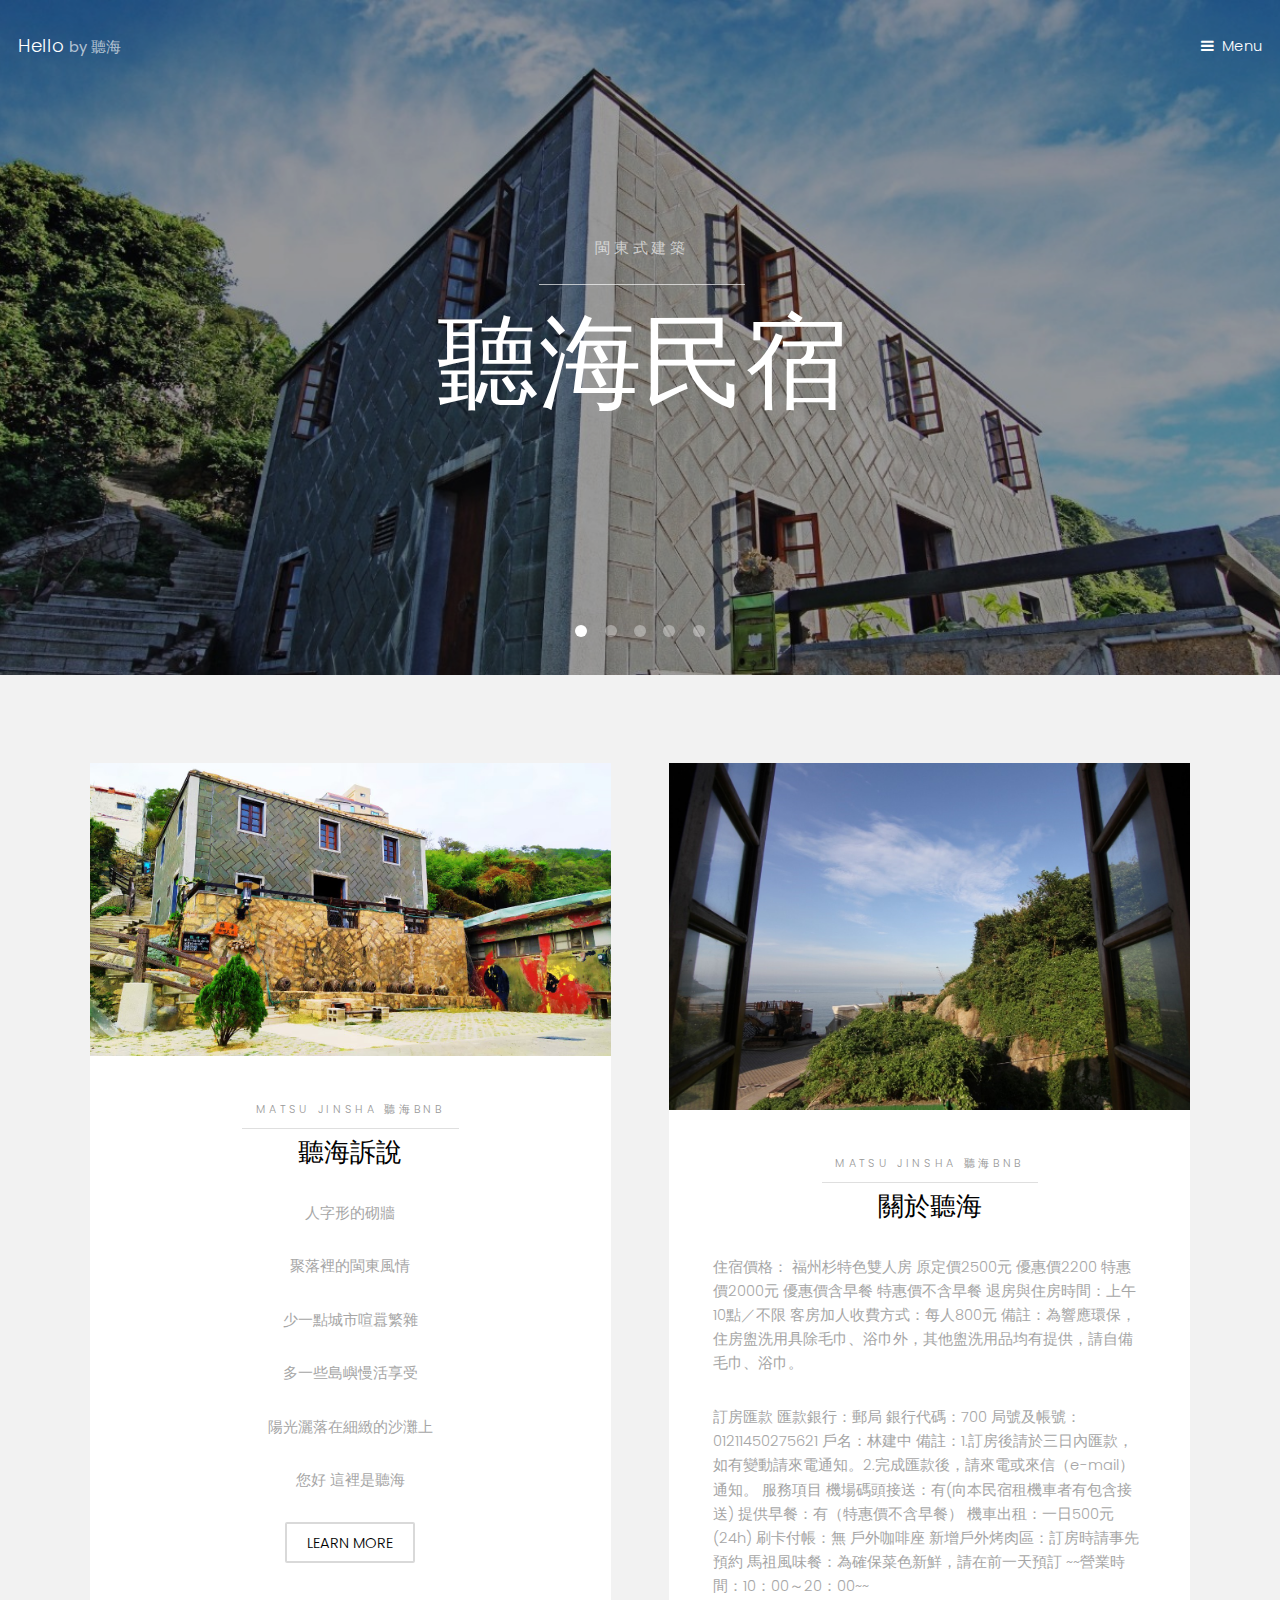
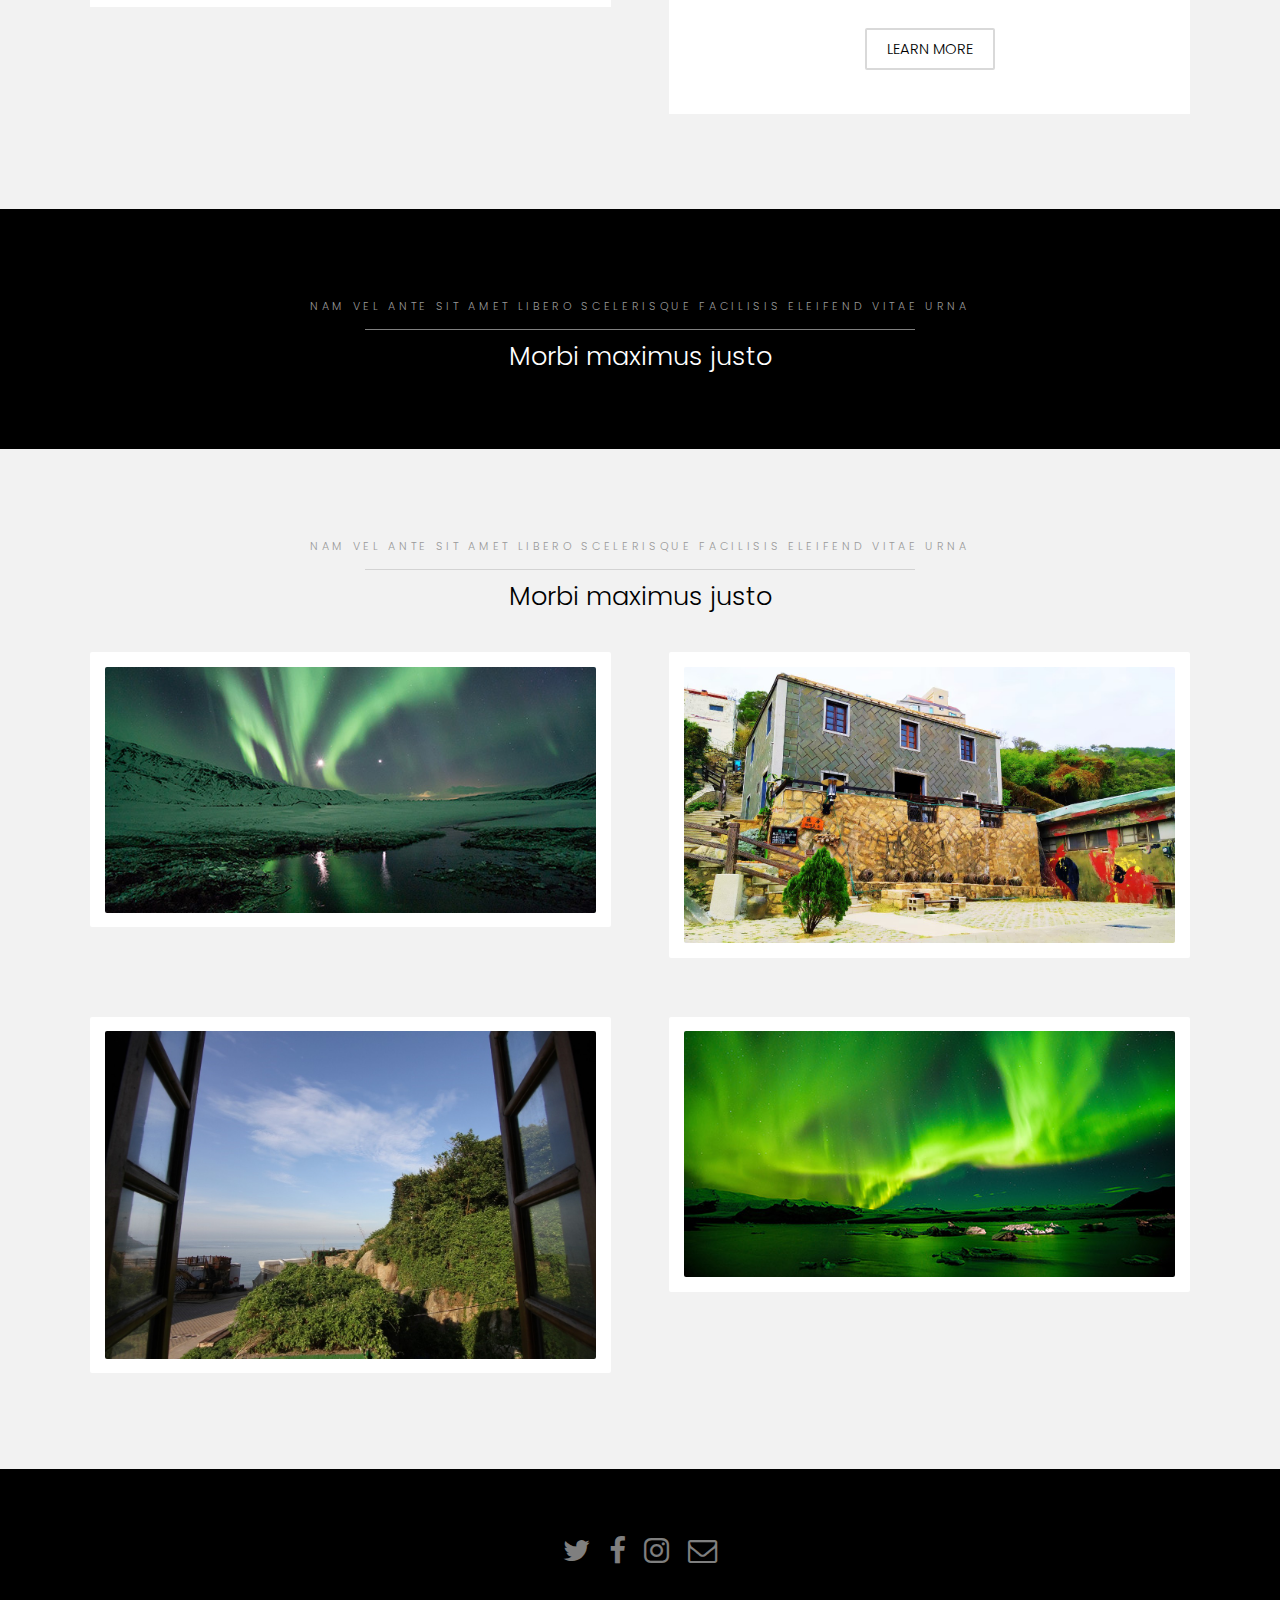
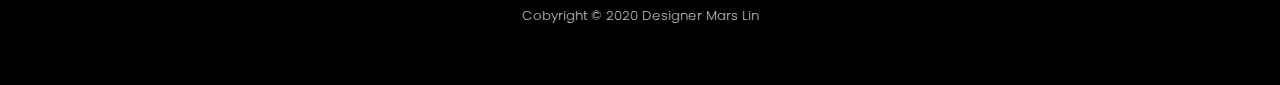
==== commit 289e8294: "mars" ====
--- a/index.html
+++ b/index.html
@@ -30,6 +30,24 @@
     <!-- Banner -->
     <section class="banner full">
       <article>
+        <img src="images/slide03.jpg" alt="" />
+        <div class="inner">
+          <header>
+            <p>閩東式建築</p>
+            <h2>聽海民宿</h2>
+          </header>
+        </div>
+      </article>
+      <article>
+        <img src="images/slide02.jpg" alt="" />
+        <div class="inner">
+          <header>
+            <p>美景</p>
+            <h2>藍眼淚</h2>
+          </header>
+        </div>
+      </article>
+      <article>
         <img src="images/slide01.jpg" alt="" />
         <div class="inner">
           <header>
@@ -39,29 +57,11 @@
         </div>
       </article>
       <article>
-        <img src="images/slide02.jpg" alt="" />
+        <img src="images/slide04.jpg" alt="" />
         <div class="inner">
           <header>
             <p>生態</p>
-            <h2>藍眼淚</h2>
-          </header>
-        </div>
-      </article>
-      <article>
-        <img src="images/slide03.jpg" alt="" />
-        <div class="inner">
-          <header>
-            <p>閩東式建築</p>
-            <h2>聽海民宿</h2>
-          </header>
-        </div>
-      </article>
-      <article>
-        <img src="images/slide04.jpg" alt="" />
-        <div class="inner">
-          <header>
-            <p>Adipiscing lorem ipsum feugiat sed phasellus consequat</p>
-            <h2>Etiam feugiat</h2>
+            <h2>大坵島梅花鹿</h2>
           </header>
         </div>
       </article>
@@ -69,8 +69,8 @@
         <img src="images/slide05.jpg" alt="" />
         <div class="inner">
           <header>
-            <p>Ipsum dolor sed magna veroeros lorem ipsum</p>
-            <h2>Lorem adipiscing</h2>
+            <p>戰地景觀</p>
+            <h2>鐵血碉堡</h2>
           </header>
         </div>
       </article>
@@ -87,15 +87,17 @@
               </div>
               <div class="content">
                 <header class="align-center">
-                  <p>maecenas sapien feugiat ex purus</p>
-                  <h2>Lorem ipsum dolor</h2>
+                  <p>Matsu Jinsha 聽海BNB</p>
+                  <h2>聽海訴說</h2>
                 </header>
-                <p>
-                  Cras aliquet urna ut sapien tincidunt, quis malesuada elit
-                  facilisis. Vestibulum sit amet tortor velit. Nam elementum
-                  nibh a libero pharetra elementum. Maecenas feugiat ex purus,
-                  quis volutpat lacus placerat malesuada.
-                </p>
+                <section class="align-center">
+                  <p>人字形的砌牆</p>
+                  <p>聚落裡的閩東風情</p>
+                  <p>少一點城市喧囂繁雜</p>
+                  <p>多一些島嶼慢活享受</p>
+                  <p>陽光灑落在細緻的沙灘上</p>
+                  <p>您好 這裡是聽海</p>
+                </section>
                 <footer class="align-center">
                   <a href="#" class="button alt">Learn More</a>
                 </footer>
@@ -110,14 +112,24 @@
               </div>
               <div class="content">
                 <header class="align-center">
-                  <p>mattis elementum sapien pretium tellus</p>
-                  <h2>Vestibulum sit amet</h2>
+                  <p>Matsu Jinsha 聽海BNB</p>
+                  <h2>關於聽海</h2>
                 </header>
                 <p>
-                  Cras aliquet urna ut sapien tincidunt, quis malesuada elit
-                  facilisis. Vestibulum sit amet tortor velit. Nam elementum
-                  nibh a libero pharetra elementum. Maecenas feugiat ex purus,
-                  quis volutpat lacus placerat malesuada.
+                  住宿價格： 福州杉特色雙人房 原定價2500元 優惠價2200
+                  特惠價2000元 優惠價含早餐 特惠價不含早餐
+                  退房與住房時間：上午10點／不限 客房加人收費方式：每人800元
+                  備註：為響應環保，住房盥洗用具除毛巾、浴巾外，其他盥洗用品均有提供，請自備毛巾、浴巾。
+                </p>
+                <p>
+                  訂房匯款 匯款銀行：郵局 銀行代碼：700
+                  局號及帳號：01211450275621 戶名：林建中
+                  備註：1.訂房後請於三日內匯款，如有變動請來電通知。2.完成匯款後，請來電或來信（e-mail）通知。
+                  服務項目 機場碼頭接送：有(向本民宿租機車者有包含接送)
+                  提供早餐：有（特惠價不含早餐） 機車出租：一日500元(24h)
+                  刷卡付帳：無 戶外咖啡座 新增戶外烤肉區：訂房時請事先預約
+                  馬祖風味餐：為確保菜色新鮮，請在前一天預訂
+                  ~~營業時間：10：00～20：00~~
                 </p>
                 <footer class="align-center">
                   <a href="#" class="button alt">Learn More</a>
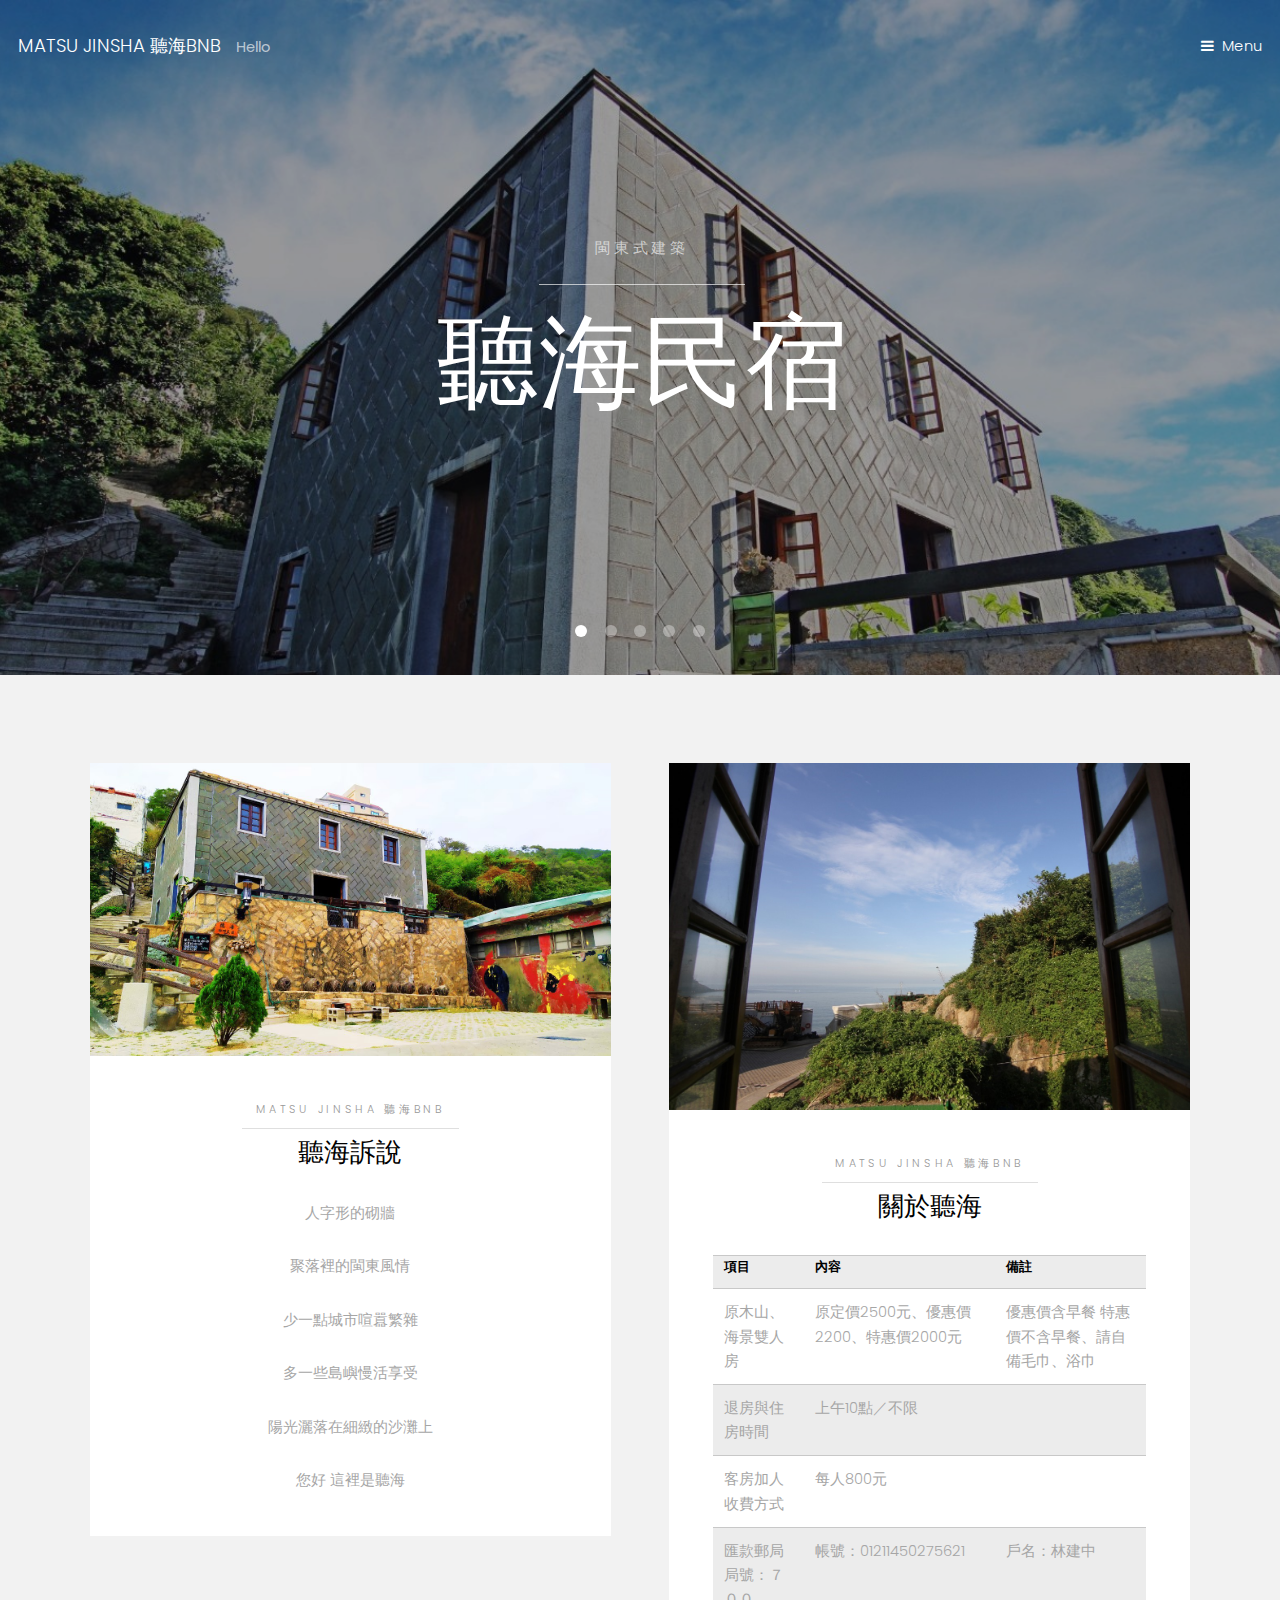
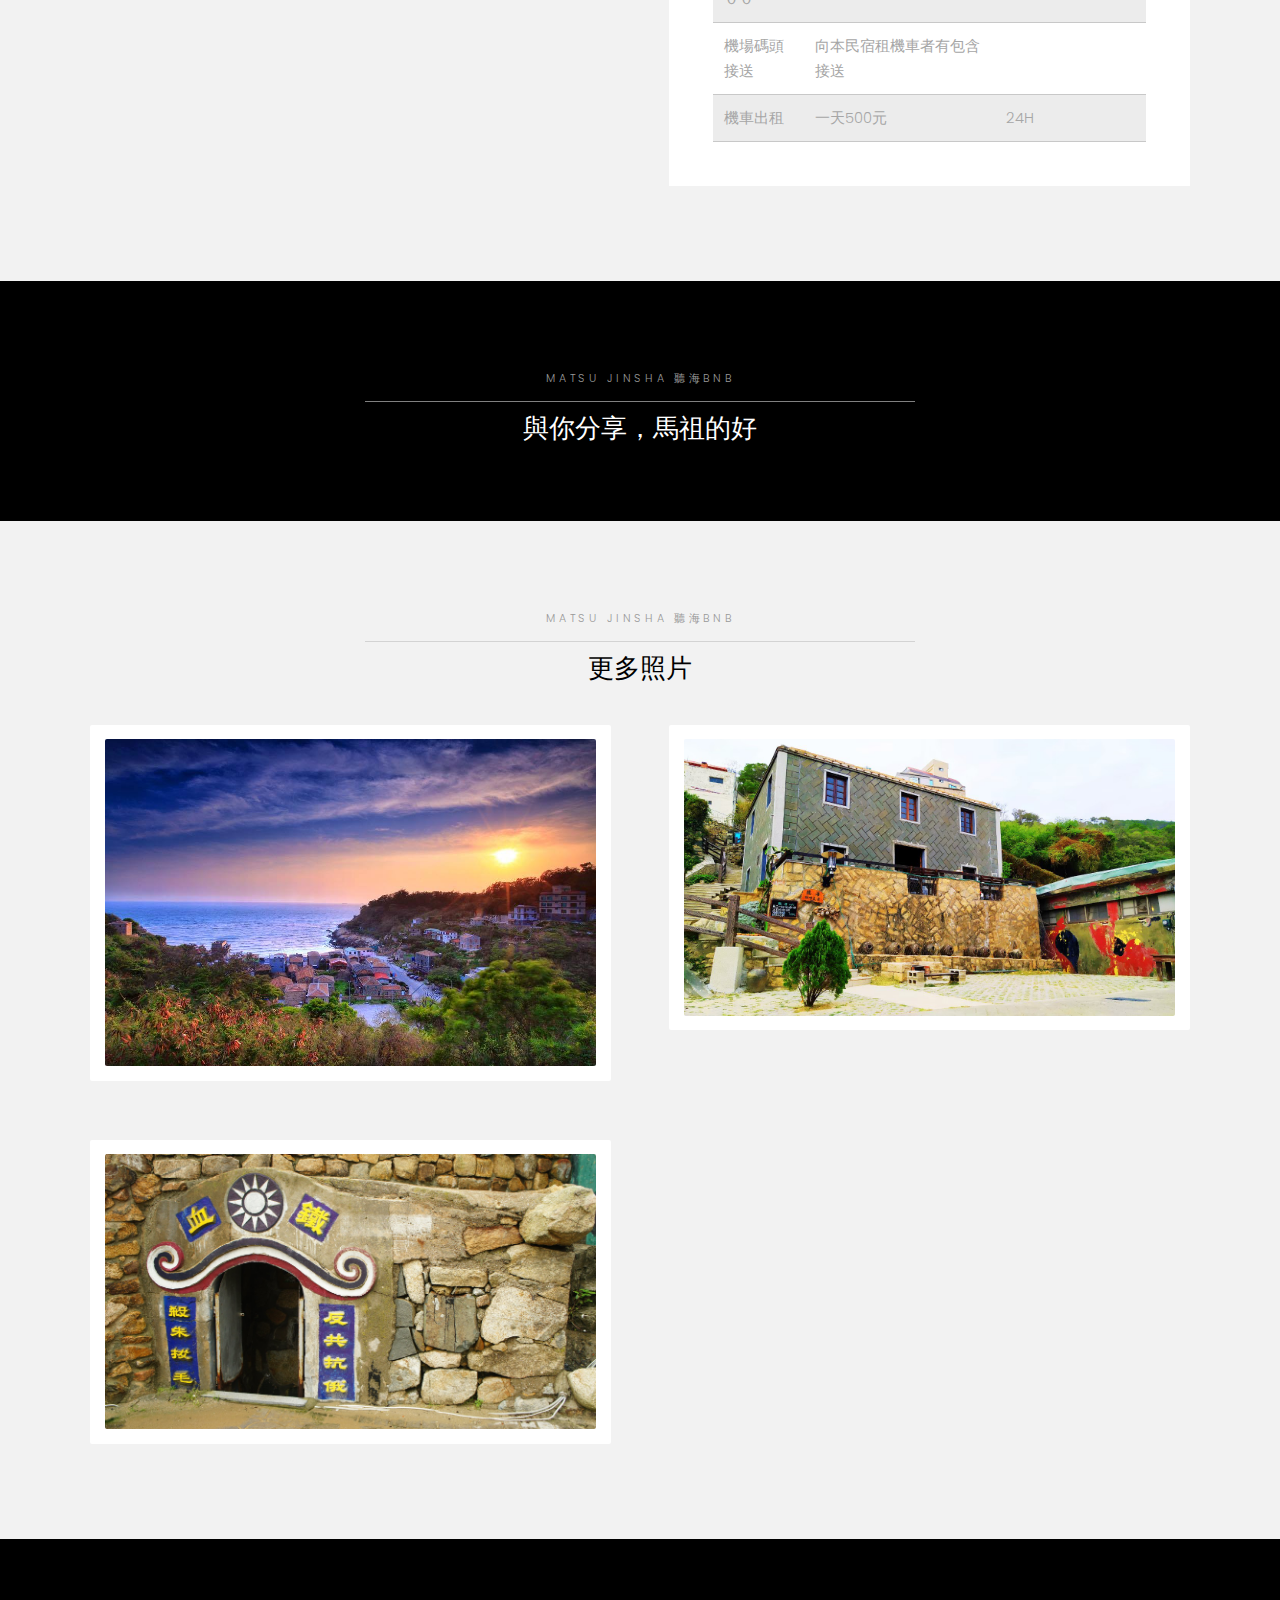
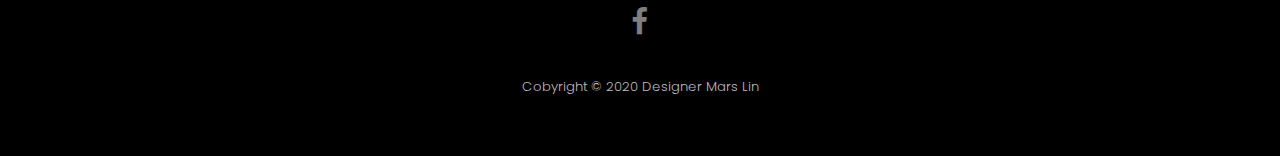
==== commit 8ed15896: "1.0.0" ====
--- a/index.html
+++ b/index.html
@@ -1,230 +1,266 @@
-<!DOCTYPE html>
-<html>
-  <head>
-    <title>馬祖聽海民宿</title>
-    <meta charset="utf-8" />
-    <meta name="viewport" content="width=device-width, initial-scale=1" />
-    <link rel="stylesheet" href="assets/css/main.css" />
-  </head>
-  <body>
-    <!-- Header -->
-    <header id="header" class="alt">
-      <div class="logo">
-        <a href="index.html">Hello <span>by 聽海</span></a>
-      </div>
-      <a href="#menu">Menu</a>
-    </header>
-
-    <!-- Nav -->
-    <nav id="menu">
-      <ul class="links">
-        <li><a href="index.html">Home</a></li>
-        <li><a href="generic.html">關於馬祖</a></li>
-        <li><a href="generic.html">民宿簡介</a></li>
-        <li><a href="generic.html">房型介紹</a></li>
-        <li><a href="elements.html">旅遊指南</a></li>
-        <li><a href="generic.html">相關連結</a></li>
-      </ul>
-    </nav>
-
-    <!-- Banner -->
-    <section class="banner full">
-      <article>
-        <img src="images/slide03.jpg" alt="" />
-        <div class="inner">
-          <header>
-            <p>閩東式建築</p>
-            <h2>聽海民宿</h2>
-          </header>
-        </div>
-      </article>
-      <article>
-        <img src="images/slide02.jpg" alt="" />
-        <div class="inner">
-          <header>
-            <p>美景</p>
-            <h2>藍眼淚</h2>
-          </header>
-        </div>
-      </article>
-      <article>
-        <img src="images/slide01.jpg" alt="" />
-        <div class="inner">
-          <header>
-            <p>人文</p>
-            <h2>馬祖劍碑</h2>
-          </header>
-        </div>
-      </article>
-      <article>
-        <img src="images/slide04.jpg" alt="" />
-        <div class="inner">
-          <header>
-            <p>生態</p>
-            <h2>大坵島梅花鹿</h2>
-          </header>
-        </div>
-      </article>
-      <article>
-        <img src="images/slide05.jpg" alt="" />
-        <div class="inner">
-          <header>
-            <p>戰地景觀</p>
-            <h2>鐵血碉堡</h2>
-          </header>
-        </div>
-      </article>
-    </section>
-
-    <!-- One -->
-    <section id="one" class="wrapper style2">
-      <div class="inner">
-        <div class="grid-style">
-          <div>
-            <div class="box">
-              <div class="image fit">
-                <img src="images/pic02.jpg" alt="" />
-              </div>
-              <div class="content">
-                <header class="align-center">
-                  <p>Matsu Jinsha 聽海BNB</p>
-                  <h2>聽海訴說</h2>
-                </header>
-                <section class="align-center">
-                  <p>人字形的砌牆</p>
-                  <p>聚落裡的閩東風情</p>
-                  <p>少一點城市喧囂繁雜</p>
-                  <p>多一些島嶼慢活享受</p>
-                  <p>陽光灑落在細緻的沙灘上</p>
-                  <p>您好 這裡是聽海</p>
-                </section>
-                <footer class="align-center">
-                  <a href="#" class="button alt">Learn More</a>
-                </footer>
-              </div>
-            </div>
-          </div>
-
-          <div>
-            <div class="box">
-              <div class="image fit">
-                <img src="images/pic03.jpg" alt="" />
-              </div>
-              <div class="content">
-                <header class="align-center">
-                  <p>Matsu Jinsha 聽海BNB</p>
-                  <h2>關於聽海</h2>
-                </header>
-                <p>
-                  住宿價格： 福州杉特色雙人房 原定價2500元 優惠價2200
-                  特惠價2000元 優惠價含早餐 特惠價不含早餐
-                  退房與住房時間：上午10點／不限 客房加人收費方式：每人800元
-                  備註：為響應環保，住房盥洗用具除毛巾、浴巾外，其他盥洗用品均有提供，請自備毛巾、浴巾。
-                </p>
-                <p>
-                  訂房匯款 匯款銀行：郵局 銀行代碼：700
-                  局號及帳號：01211450275621 戶名：林建中
-                  備註：1.訂房後請於三日內匯款，如有變動請來電通知。2.完成匯款後，請來電或來信（e-mail）通知。
-                  服務項目 機場碼頭接送：有(向本民宿租機車者有包含接送)
-                  提供早餐：有（特惠價不含早餐） 機車出租：一日500元(24h)
-                  刷卡付帳：無 戶外咖啡座 新增戶外烤肉區：訂房時請事先預約
-                  馬祖風味餐：為確保菜色新鮮，請在前一天預訂
-                  ~~營業時間：10：00～20：00~~
-                </p>
-                <footer class="align-center">
-                  <a href="#" class="button alt">Learn More</a>
-                </footer>
-              </div>
-            </div>
-          </div>
-        </div>
-      </div>
-    </section>
-
-    <!-- Two -->
-    <section id="two" class="wrapper style3">
-      <div class="inner">
-        <header class="align-center">
-          <p>
-            Nam vel ante sit amet libero scelerisque facilisis eleifend vitae
-            urna
-          </p>
-          <h2>Morbi maximus justo</h2>
-        </header>
-      </div>
-    </section>
-
-    <!-- Three -->
-    <section id="three" class="wrapper style2">
-      <div class="inner">
-        <header class="align-center">
-          <p class="special">
-            Nam vel ante sit amet libero scelerisque facilisis eleifend vitae
-            urna
-          </p>
-          <h2>Morbi maximus justo</h2>
-        </header>
-        <div class="gallery">
-          <div>
-            <div class="image fit">
-              <a href="#"><img src="images/pic01.jpg" alt=""/></a>
-            </div>
-          </div>
-          <div>
-            <div class="image fit">
-              <a href="#"><img src="images/pic02.jpg" alt=""/></a>
-            </div>
-          </div>
-          <div>
-            <div class="image fit">
-              <a href="#"><img src="images/pic03.jpg" alt=""/></a>
-            </div>
-          </div>
-          <div>
-            <div class="image fit">
-              <a href="#"><img src="images/pic04.jpg" alt=""/></a>
-            </div>
-          </div>
-        </div>
-      </div>
-    </section>
-
-    <!-- Footer -->
-    <footer id="footer">
-      <div class="container">
-        <ul class="icons">
-          <li>
-            <a href="#" class="icon fa-twitter"
-              ><span class="label">Twitter</span></a
-            >
-          </li>
-          <li>
-            <a href="#" class="icon fa-facebook"
-              ><span class="label">Facebook</span></a
-            >
-          </li>
-          <li>
-            <a href="#" class="icon fa-instagram"
-              ><span class="label">Instagram</span></a
-            >
-          </li>
-          <li>
-            <a href="#" class="icon fa-envelope-o"
-              ><span class="label">Email</span></a
-            >
-          </li>
-        </ul>
-      </div>
-      <div class="copyright">
-        Cobyright &copy; 2020 Designer Mars Lin
-      </div>
-    </footer>
-
-    <!-- Scripts -->
-    <script src="assets/js/jquery.min.js"></script>
-    <script src="assets/js/jquery.scrollex.min.js"></script>
-    <script src="assets/js/skel.min.js"></script>
-    <script src="assets/js/util.js"></script>
-    <script src="assets/js/main.js"></script>
-  </body>
-</html>
+<!DOCTYPE html>
+<html>
+
+<head>
+  <title>馬祖聽海民宿</title>
+  <meta charset="utf-8" />
+  <meta name="viewport" content="width=device-width, initial-scale=1" />
+  <meta name="author" content="MarsLin">
+  <meta name="copyright" content="MarsLin">
+  <link rel="author" href="google plus 個人頁網址/posts">
+  <link rel="publisher" href="google plus 個人頁網址">
+  <meta name="description" content="馬祖津沙的傳統閩東式建築，等你來體驗">
+  <meta itemprop="name" content="馬祖聽海民宿">
+  <meta itemprop="image" content="要顯示的縮圖網址">
+  <meta itemprop="description" content="馬祖津沙的傳統閩東式建築，等你來體驗">
+  <link rel="stylesheet" href="assets/css/main.css" />
+  <!-- Global site tag (gtag.js) - Google Analytics -->
+  <script async src="https://www.googletagmanager.com/gtag/js?id=UA-158357162-1"></script>
+  <script>
+    window.dataLayer = window.dataLayer || [];
+    function gtag() {
+      dataLayer.push(arguments);
+    }
+    gtag("js", new Date());
+    gtag("config", "UA-158357162-1");
+  </script>
+</head>
+
+<body>
+  <!-- Header -->
+  <header id="header" class="alt">
+    <div class="logo">
+      <a href="index.html">MATSU JINSHA 聽海BNB<span>　Hello</span></a>
+    </div>
+    <a href="#menu">Menu</a>
+  </header>
+
+  <!-- Nav -->
+  <nav id="menu">
+    <ul class="links">
+      <li><a href="index.html">Home</a></li>
+      <li><a href="matsu.html">關於馬祖</a></li>
+      <li><a href="room.html">房型介紹</a></li>
+      <li><a href=#>旅遊指南</a></li>
+      <li><a href=#>相關連結</a></li>
+    </ul>
+  </nav>
+
+  <!-- Banner -->
+  <section class="banner full">
+    <article>
+      <img src="images/slide03.jpg" alt="" />
+      <div class="inner">
+        <header>
+          <p>閩東式建築</p>
+          <h2>聽海民宿</h2>
+        </header>
+      </div>
+    </article>
+    <article>
+      <img src="images/slide02.jpg" alt="" />
+      <div class="inner">
+        <header>
+          <p>美景</p>
+          <h2>藍眼淚</h2>
+        </header>
+      </div>
+    </article>
+    <article>
+      <img src="images/slide01.jpg" alt="" />
+      <div class="inner">
+        <header>
+          <p>人文</p>
+          <h2>馬祖劍碑</h2>
+        </header>
+      </div>
+    </article>
+    <article>
+      <img src="images/slide04.jpg" alt="" />
+      <div class="inner">
+        <header>
+          <p>生態</p>
+          <h2>梅花鹿</h2>
+        </header>
+      </div>
+    </article>
+    <article>
+      <img src="images/slide05.jpg" alt="" />
+      <div class="inner">
+        <header>
+          <p>戰地景觀</p>
+          <h2>鐵血碉堡</h2>
+        </header>
+      </div>
+    </article>
+  </section>
+
+  <!-- One -->
+  <section id="one" class="wrapper style2">
+    <div class="inner">
+      <div class="grid-style">
+        <div>
+          <div class="box">
+            <div class="image fit">
+              <img src="images/pic02.jpg" alt="" />
+            </div>
+            <div class="content">
+              <header class="align-center">
+                <p>Matsu Jinsha 聽海BNB</p>
+                <h2>聽海訴說</h2>
+              </header>
+              <section class="align-center">
+                <p>人字形的砌牆</p>
+                <p>聚落裡的閩東風情</p>
+                <p>少一點城市喧囂繁雜</p>
+                <p>多一些島嶼慢活享受</p>
+                <p>陽光灑落在細緻的沙灘上</p>
+                <p>您好 這裡是聽海</p>
+              </section>
+              <!-- <footer class="align-center">
+                <a href="#" class="button alt">Learn More</a>
+              </footer> -->
+            </div>
+          </div>
+        </div>
+
+        <div>
+          <div class="box">
+            <div class="image fit">
+              <img src="images/pic03.jpg" alt="" />
+            </div>
+            <div class="content">
+              <header class="align-center">
+                <p>Matsu Jinsha 聽海BNB</p>
+                <h2>關於聽海</h2>
+              </header>
+              <table>
+                <tr>
+                  <th>項目</th>
+                  <th>內容</th>
+                  <th>備註</th>
+                </tr>
+                <tr>
+                  <td>原木山、海景雙人房</td>
+                  <td>原定價2500元、優惠價2200、特惠價2000元</td>
+                  <td>優惠價含早餐 特惠價不含早餐、請自備毛巾、浴巾</td>
+                </tr>
+                <tr>
+                  <td>退房與住房時間</td>
+                  <td>上午10點／不限</td>
+                  <td></td>
+                </tr>
+                <tr>
+                  <td>客房加人收費方式</td>
+                  <td>每人800元</td>
+                  <td></td>
+                </tr>
+                <tr>
+                  <td>匯款郵局局號：７００</td>
+                  <td>帳號：01211450275621</td>
+                  <td>戶名：林建中</td>
+                </tr>
+                <tr>
+                  <td>機場碼頭接送</td>
+                  <td>向本民宿租機車者有包含接送</td>
+                  <td></td>
+                </tr>
+                <tr>
+                  <td>機車出租</td>
+                  <td>一天500元</td>
+                  <td>24H</td>
+                </tr>
+              </table>
+              <!-- <footer class="align-center">
+                <a href="#" class="button alt">Learn More</a>
+              </footer> -->
+            </div>
+          </div>
+        </div>
+      </div>
+    </div>
+  </section>
+
+  <!-- Two -->
+  <section id="two" class="wrapper style3">
+    <div class="inner">
+      <header class="align-center">
+        <p>
+          MATSU JINSHA 聽海BNB
+        </p>
+        <h2>與你分享，馬祖的好</h2>
+      </header>
+    </div>
+  </section>
+
+  <!-- Three -->
+  <section id="three" class="wrapper style2">
+    <div class="inner">
+      <header class="align-center">
+        <p class="special">
+          MATSU JINSHA 聽海BNB
+        </p>
+        <h2>更多照片</h2>
+      </header>
+      <div class="gallery">
+        <div>
+          <div class="image fit">
+            <a href="#"><img src="images/jinsha.jpg" alt="" /></a>
+          </div>
+        </div>
+        <div>
+          <div class="image fit">
+            <a href="#"><img src="images/pic02.jpg" alt="" /></a>
+          </div>
+        </div>
+        <div>
+          <div class="image fit">
+            <a href="#"><img src="images/slide05.jpg" alt="" /></a>
+          </div>
+        </div>
+      </div>
+    </div>
+  </section>
+
+  <!-- Footer -->
+  <footer id="footer">
+    <div class="container">
+      <ul class="icons">
+        <li>
+          <a href="https://www.facebook.com/MatsuBNB/" class="icon fa-facebook"><span class="label">Facebook</span></a>
+        </li>
+      </ul>
+    </div>
+    <div class="copyright">
+      Cobyright &copy; 2020 Designer Mars Lin
+    </div>
+  </footer>
+
+  <!-- Scripts -->
+  <script src="assets/js/jquery.min.js"></script>
+  <script src="assets/js/jquery.scrollex.min.js"></script>
+  <script src="assets/js/skel.min.js"></script>
+  <script src="assets/js/util.js"></script>
+  <script src="assets/js/main.js"></script>
+
+  <!-- GetButton.io widget -->
+  <script type="text/javascript">
+    (function () {
+      var options = {
+        facebook: "145225222218002", // Facebook page ID
+        line: "//line.me/ti/p/Na7-UNf0AA", // Line QR code URL
+        call_to_action: "Message us", // Call to action
+        button_color: "#FF6550", // Color of button
+        position: "right", // Position may be 'right' or 'left'
+        order: "facebook,line", // Order of buttons
+      };
+      var proto = document.location.protocol, host = "getbutton.io", url = proto + "//static." + host;
+      var s = document.createElement('script'); s.type = 'text/javascript'; s.async = true; s.src = url + '/widget-send-button/js/init.js';
+      s.onload = function () { WhWidgetSendButton.init(host, proto, options); };
+      var x = document.getElementsByTagName('script')[0]; x.parentNode.insertBefore(s, x);
+    })();
+  </script>
+  <!-- /GetButton.io widget -->
+</body>
+
+</html>
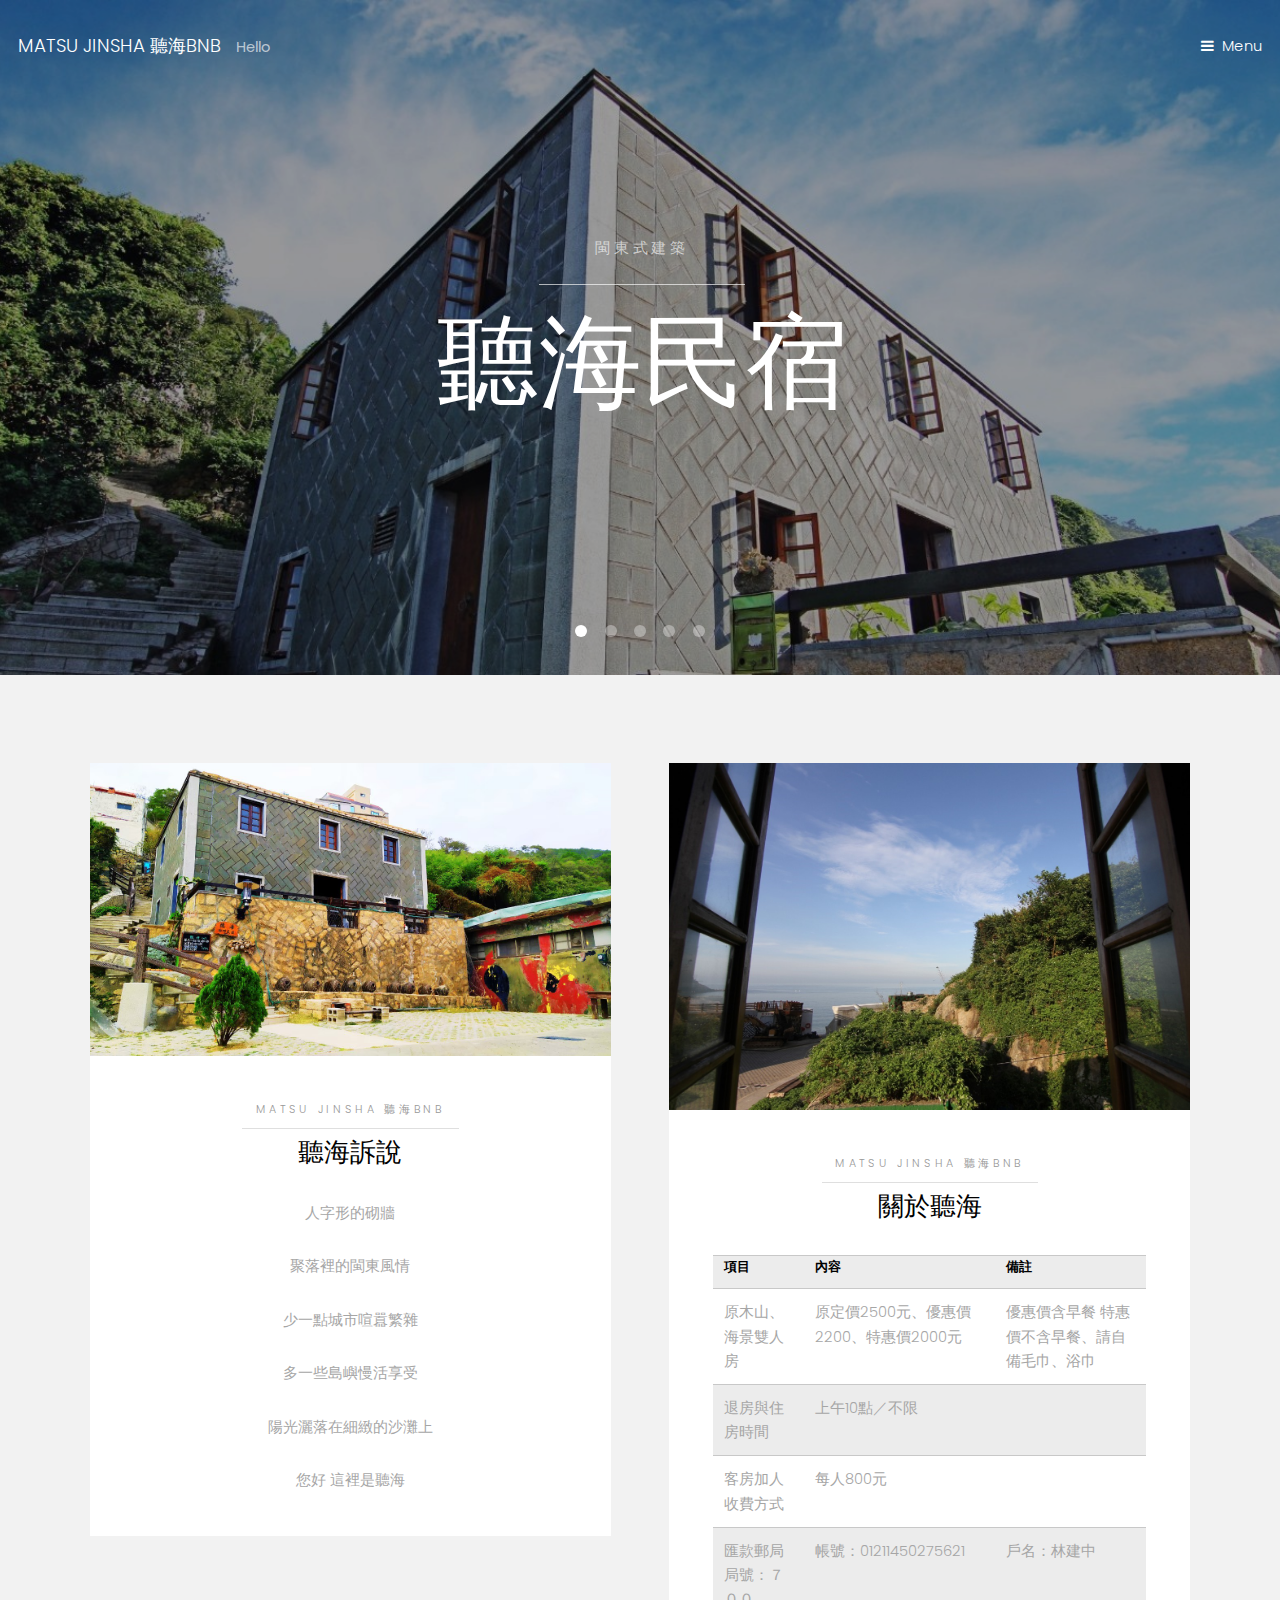
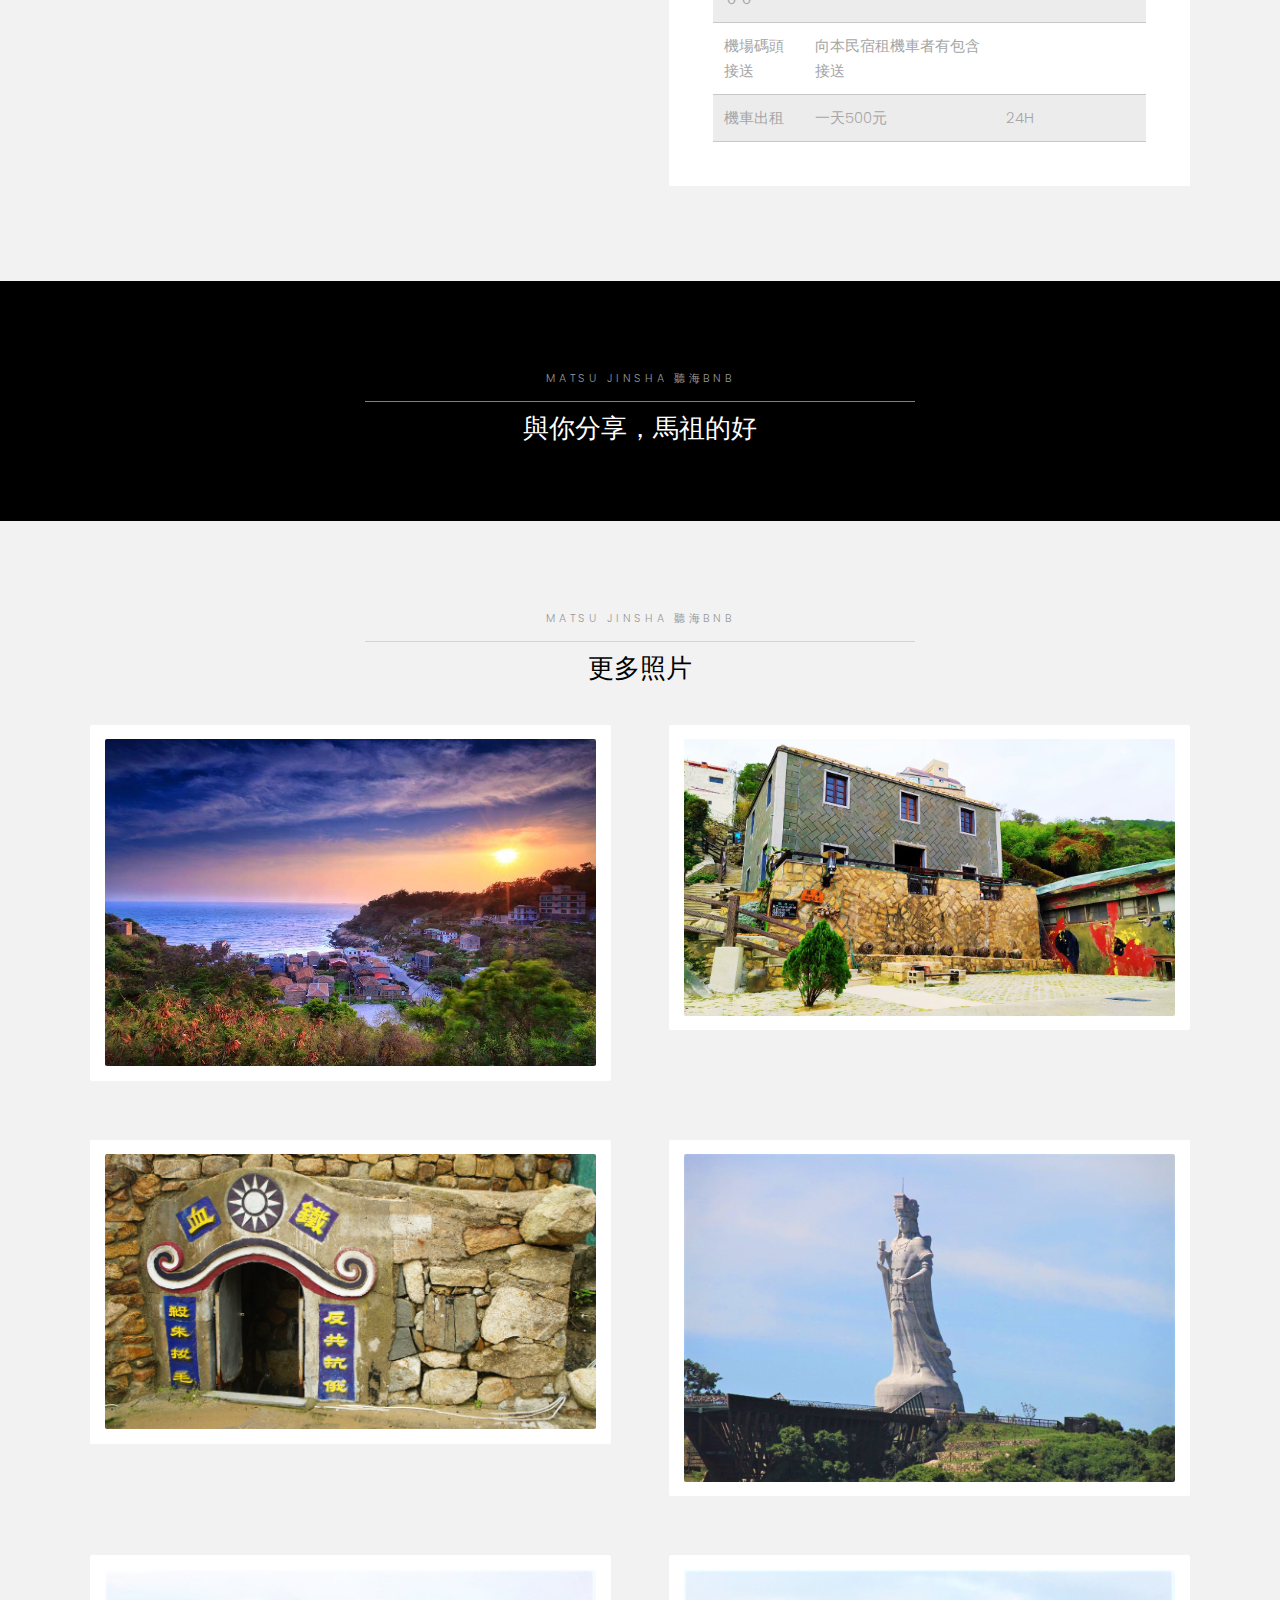
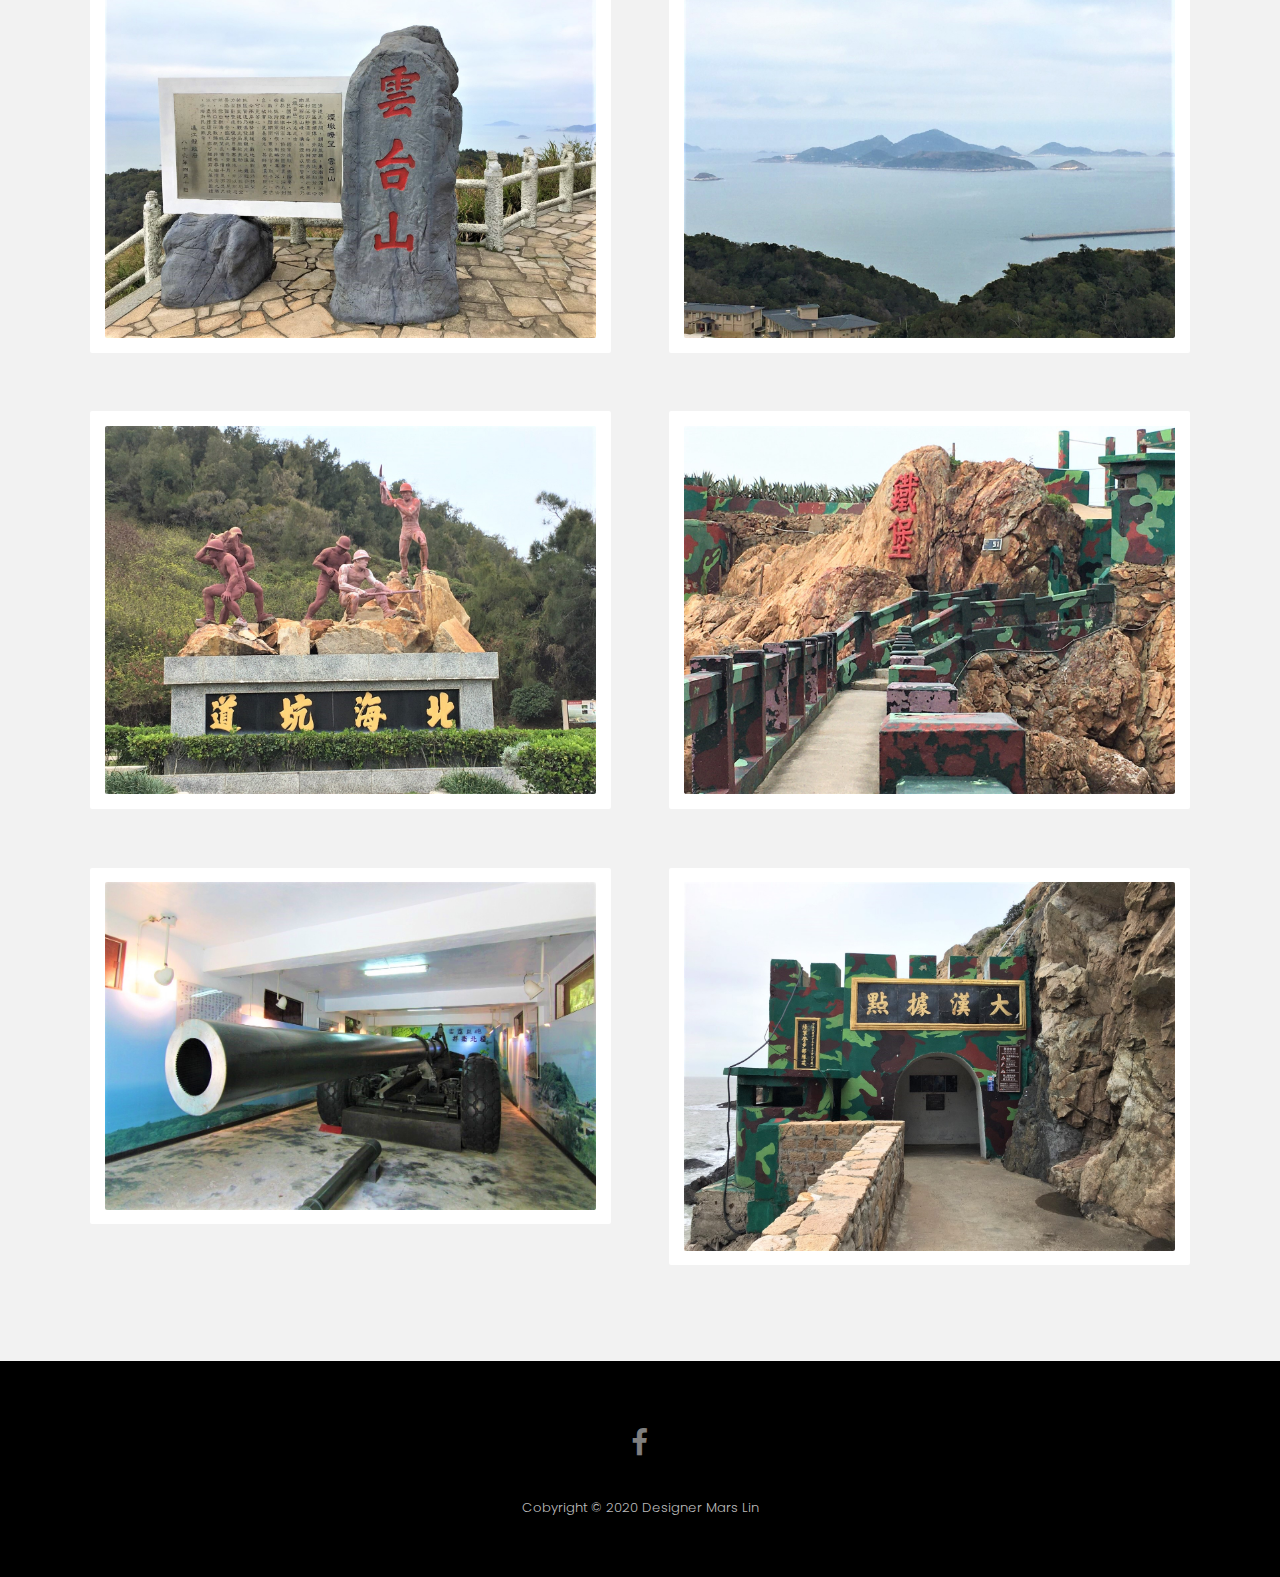
==== commit 62bd51f0: "ok" ====
--- a/index.html
+++ b/index.html
@@ -15,15 +15,14 @@
   <meta itemprop="description" content="馬祖津沙的傳統閩東式建築，等你來體驗">
   <link rel="stylesheet" href="assets/css/main.css" />
   <!-- Global site tag (gtag.js) - Google Analytics -->
-  <script async src="https://www.googletagmanager.com/gtag/js?id=UA-158357162-1"></script>
+  <script async src="https://www.googletagmanager.com/gtag/js?id=UA-159225576-1"></script>
   <script>
     window.dataLayer = window.dataLayer || [];
-    function gtag() {
-      dataLayer.push(arguments);
-    }
-    gtag("js", new Date());
-    gtag("config", "UA-158357162-1");
+    function gtag() { dataLayer.push(arguments); }
+    gtag('js', new Date());
+    gtag('config', 'UA-159225576-1');
   </script>
+
 </head>
 
 <body>
@@ -218,6 +217,41 @@
             <a href="#"><img src="images/slide05.jpg" alt="" /></a>
           </div>
         </div>
+        <div>
+          <div class="image fit">
+            <a href="#"><img src="images/Matsu01.jpg" alt="" /></a>
+          </div>
+        </div>
+        <div>
+          <div class="image fit">
+            <a href="#"><img src="images/cloudM.jpg" alt="" /></a>
+          </div>
+        </div>
+        <div>
+          <div class="image fit">
+            <a href="#"><img src="images/cloudView.jpg" alt="" /></a>
+          </div>
+        </div>
+        <div>
+          <div class="image fit">
+            <a href="#"><img src="images/nSea01.jpg" alt="" /></a>
+          </div>
+        </div>
+        <div>
+          <div class="image fit">
+            <a href="#"><img src="images/ironCastle01.jpg" alt="" /></a>
+          </div>
+        </div>
+        <div>
+          <div class="image fit">
+            <a href="#"><img src="images/twoFour.jpg" alt="" /></a>
+          </div>
+        </div>
+        <div>
+          <div class="image fit">
+            <a href="#"><img src="images/big01.jpg" alt="" /></a>
+          </div>
+        </div>
       </div>
     </div>
   </section>
